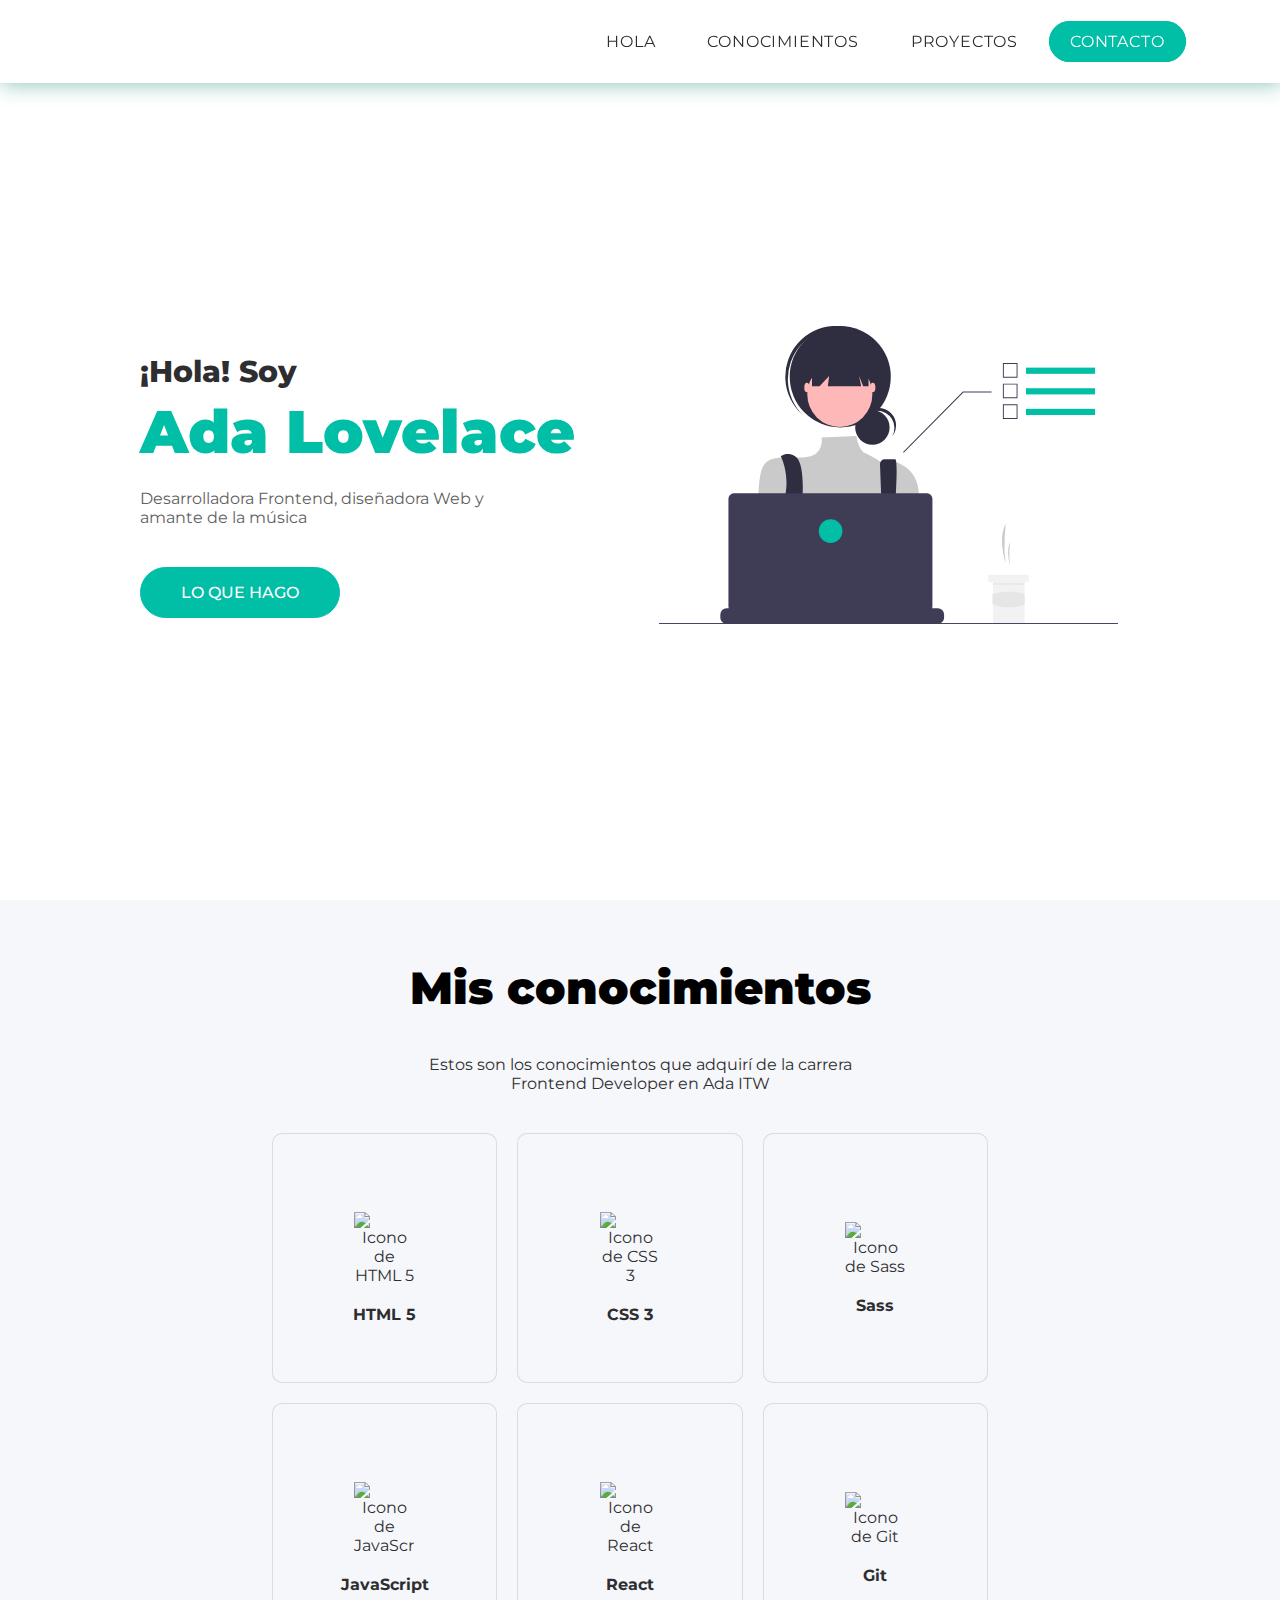
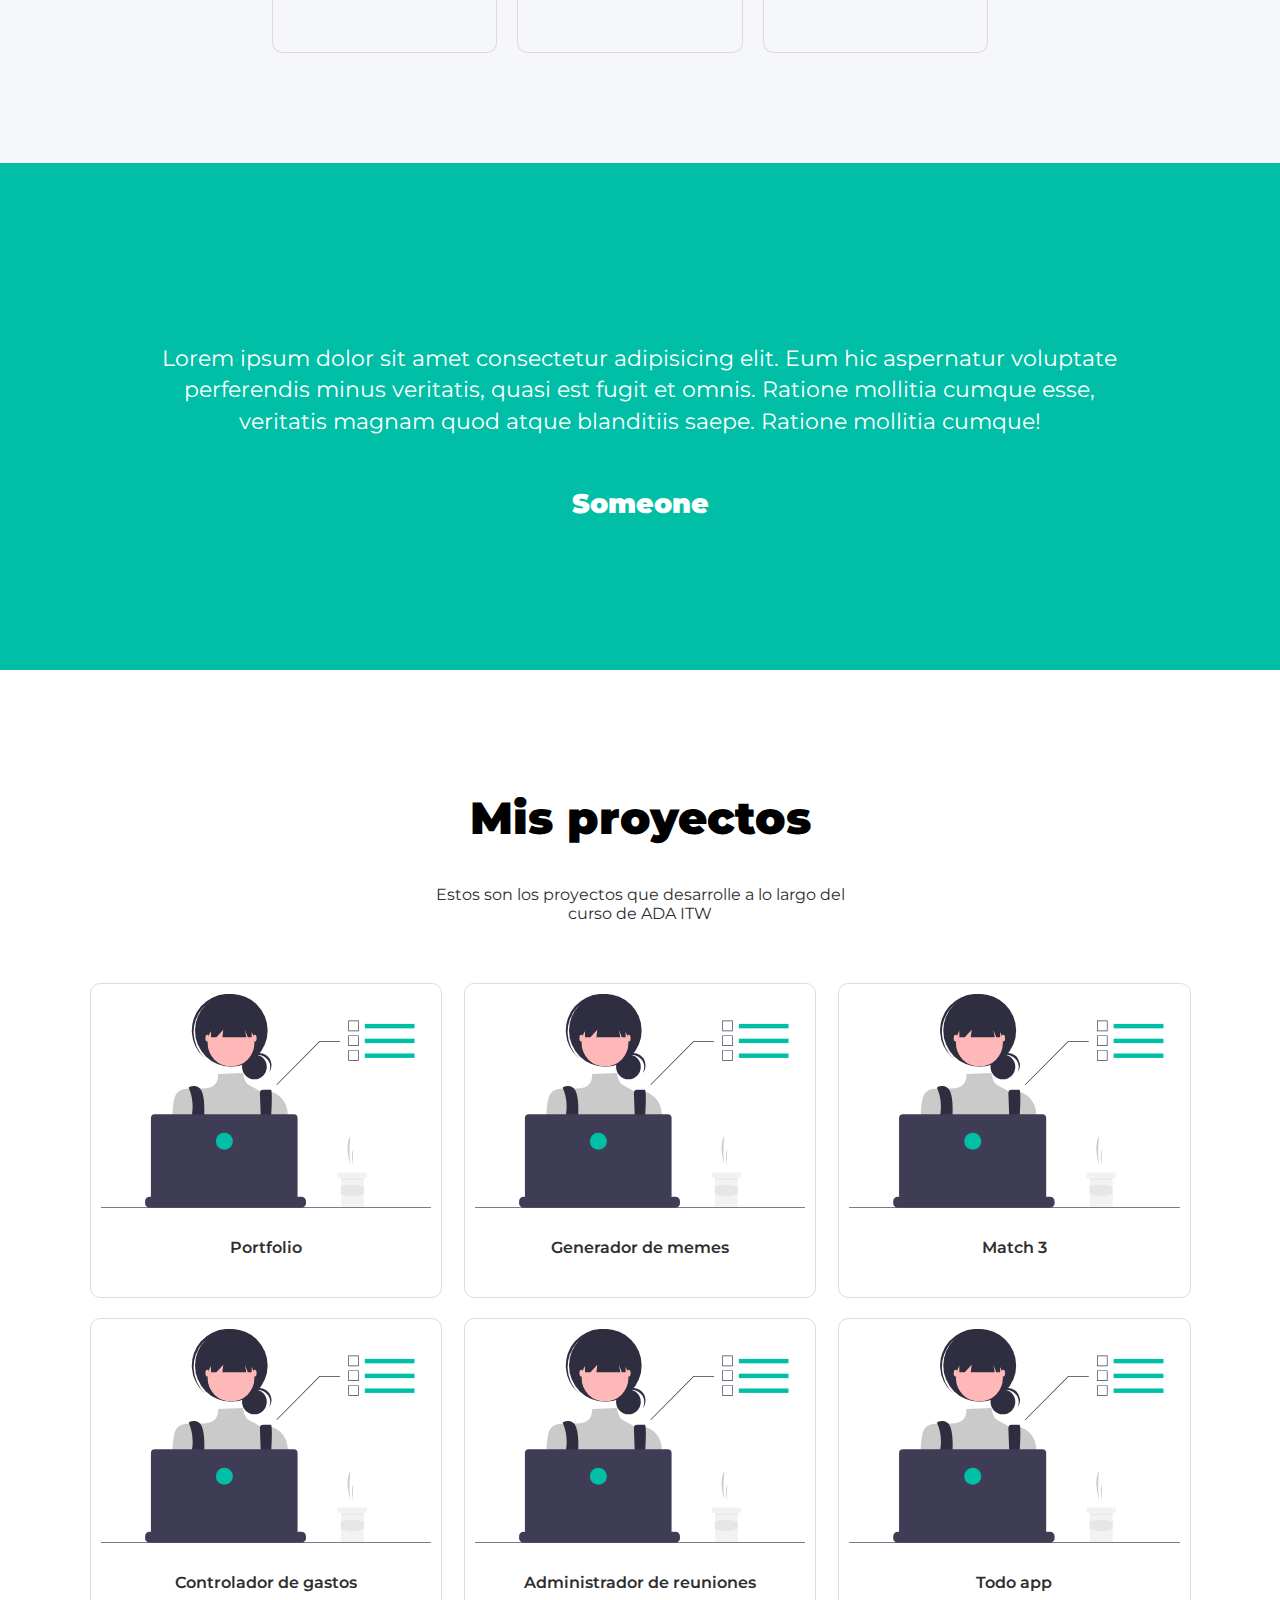
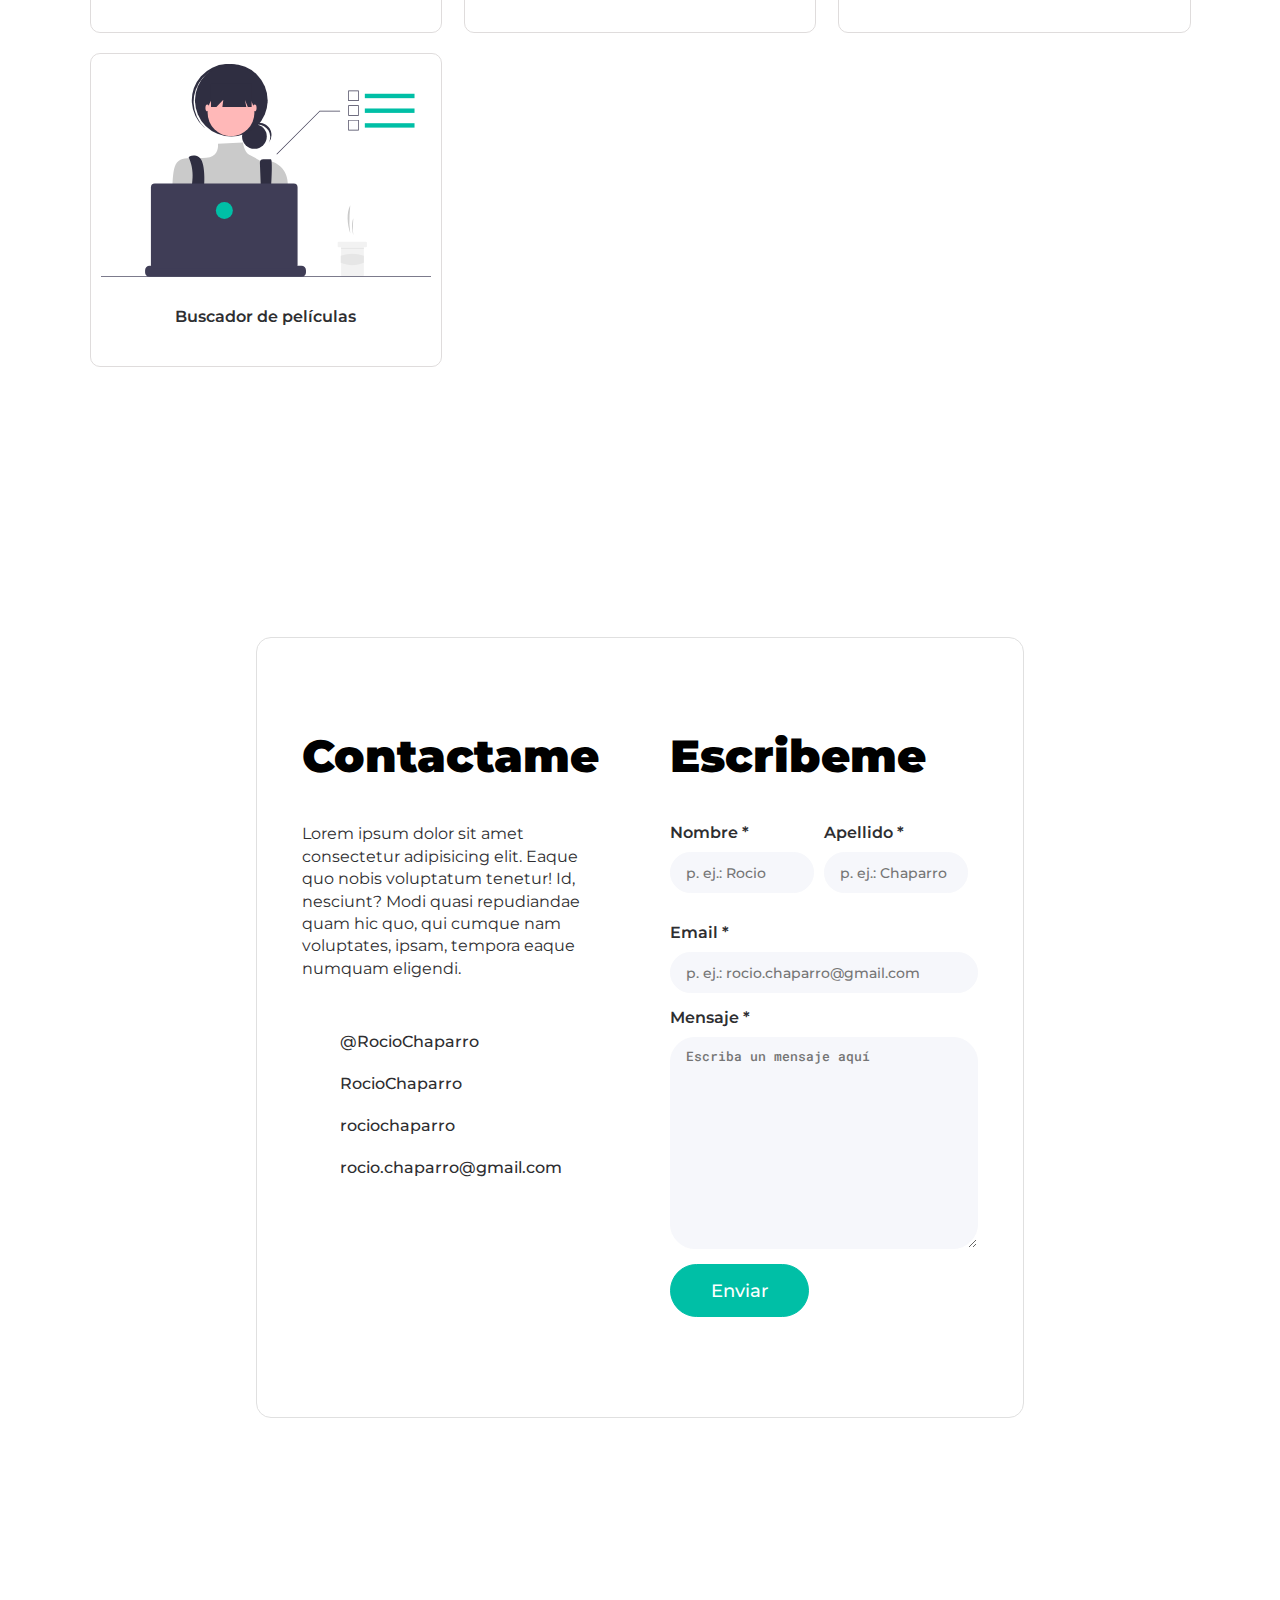
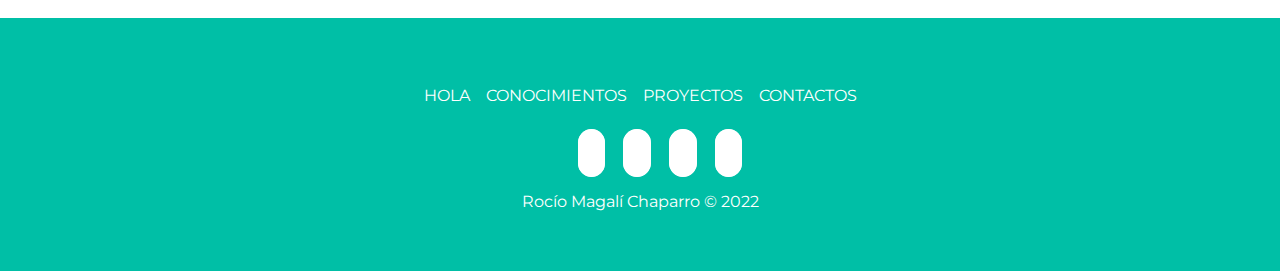
==== index.html @ 65abf856 "cambie el nombre del index y el style" ====
<!DOCTYPE html>
<html lang="es">
<head>
    <meta charset="UTF-8">
    <meta http-equiv="X-UA-Compatible" content="IE=edge">
    <meta name="viewport" content="width=device-width, initial-scale=1.0">
    <title>Mi Portfolio</title>
    <link rel="stylesheet" href="./style.css">
    <!--Icono favicon personalizado para el titulo de la pag-->
    <link rel="shortcut icon" href="./ilustrations/Favicon-Personalizado/favicon-16x16.png">
    <!--Iconos de HTML, CSS, etc de DEVICON-->
    <link rel="stylesheet" href="https://cdn.jsdelivr.net/gh/devicons/devicon@v2.15.1/devicon.min.css">
    <!--Icono comillas de font awesome, no perder el link!!-->
    <link rel="stylesheet" href="https://cdnjs.cloudflare.com/ajax/libs/font-awesome/6.2.0/css/all.min.css" integrity="sha512-xh6O/CkQoPOWDdYTDqeRdPCVd1SpvCA9XXcUnZS2FmJNp1coAFzvtCN9BmamE+4aHK8yyUHUSCcJHgXloTyT2A==" crossorigin="anonymous"
    referrerpolicy="no-referrer"/>
</head>
<body class="body">
    <header>
        <nav class="navbar">
            <ul class="nav-ul">
                <li class="item-menu"><a href="#about" class="nav-link">Hola</a></li>
                <li class="item-menu"><a href="#skills" class="nav-link">Conocimientos</a></li>
                <li class="item-menu"><a href="#projects" class="nav-link">Proyectos</a></li>
                <li class="item-menu"><a href="#contact" class="nav-link nav-button">Contacto</a></li>
            </ul>
        </nav>
    </header>
    <main class="main">
        <!-- Sobre mi -->
        <section id="about" class="about-me">
            <article class="about-content">
                <p class="about-greeting">¡Hola! Soy</p>
                <h1 class="about-name">Ada Lovelace</h1>
                <p class="about-description">Desarrolladora Frontend, diseñadora Web y amante de la música</p>
                <a href="#projects" class="btn-link"><button class="btn-projects">Lo que hago</button></a>
            </article>
            <figure class="figure-content">
                <img class="about-img" src="./ilustrations1/software-engineer.svg" width="550" height="550" />
            </figure>
        </section>
        <!-- Skills -->
        <section id="skills" class="skills">
            <h2 class="section-title">Mis conocimientos</h2>
            <p class="description-text">Estos son los conocimientos que adquirí de la carrera Frontend Developer en Ada ITW </p>
            <section class="skills-container">
                <figure class="skills-figure">
                    <img class="skills-img" src="https://cdn.jsdelivr.net/gh/devicons/devicon/icons/html5/html5-original.svg" alt="Icono de HTML 5"/>      
                    <figcaption class="skills-name">HTML 5</figcaption> 
                </figure>
                <figure class="skills-figure">
                    <img class="skills-img" src="https://cdn.jsdelivr.net/gh/devicons/devicon/icons/css3/css3-original.svg" alt="Icono de CSS 3"/>
                    <figcaption class="skills-name">CSS 3</figcaption>
                </figure>
                <figure class="skills-figure">    
                    <img class="skills-img" src="https://cdn.jsdelivr.net/gh/devicons/devicon/icons/sass/sass-original.svg" alt="Icono de Sass"/>
                    <figcaption class="skills-name">Sass</figcaption>
                </figure>
                <figure class="skills-figure">          
                    <img class="skills-img" src="https://cdn.jsdelivr.net/gh/devicons/devicon/icons/javascript/javascript-plain.svg" alt="Icono de JavaScript"/>
                    <figcaption class="skills-name">JavaScript</figcaption>
                </figure>
                <figure class="skills-figure">
                    <img class="skills-img" src="https://cdn.jsdelivr.net/gh/devicons/devicon/icons/react/react-original.svg" alt="Icono de React"/>      
                    <figcaption class="skills-name">React</figcaption>
                </figure>
                <figure class="skills-figure">
                    <img class="skills-img" src="https://cdn.jsdelivr.net/gh/devicons/devicon/icons/git/git-original.svg" alt="Icono de Git"/>
                    <figcaption class="skills-name">Git</figcaption>
                </figure>
            </section>
        </section>
        <!-- Cita -->
        <section class="quote-container">
            <div class="cite">
                <i class="fa-solid fa-quote-right quote-icon"></i>
                <blockquote cite="#">
                    <p class="quote-text">Lorem ipsum dolor sit amet consectetur adipisicing elit. Eum hic aspernatur voluptate perferendis minus veritatis, quasi est fugit et omnis. Ratione mollitia cumque esse, veritatis magnam quod atque blanditiis saepe. Ratione mollitia cumque!</p>
                </blockquote>
                <h2 class="quote-author">Someone</h2>
            </div>
        </section>
        <!-- Proyectos -->
        <section id="projects" class="projects">
            <h2 class="section-title">Mis proyectos</h2>
            <p class="description-text">Estos son los proyectos que desarrolle a lo largo del curso de ADA ITW</p>
            <article class="projects-container">
                <a class="card-link" href="#" target="_blank">
                    <figure class="project-content">
                        <img class="card-img" src="./ilustrations1/software-engineer.svg" alt="Hombre andando bicicleta">
                        <figcaption class="card-description">Portfolio</figcaption>
                    </figure>
                </a>
                <a class="card-link" href="#" target="_blank">
                    <figure class="project-content">
                        <img class="card-img" src="./ilustrations1/software-engineer.svg" alt="Mujer sentada buscando direcciones en gps">
                        <figcaption class="card-description">Generador de memes</figcaption>
                    </figure>
                </a>
                <a class="card-link" href="#" target="_blank">
                    <figure class="project-content">
                        <img class="card-img" src="./ilustrations1/software-engineer.svg" alt="Pantalla mobil de app de fotos">
                        <figcaption class="card-description">Match 3</figcaption>
                    </figure>
                </a>
                <a class="card-link" href="#" target="_blank">
                    <figure class="project-content">
                        <img class="card-img" src="./ilustrations1/software-engineer.svg" alt="Mujer al lado de un calendario">
                        <figcaption class="card-description">Controlador de gastos</figcaption>
                    </figure>
                </a>
                <a class="card-link" href="#" target="_blank">
                    <figure class="project-content">
                        <img class="card-img" src="./ilustrations1/software-engineer.svg" alt="Mujer y hombre cenando">
                        <figcaption class="card-description">Administrador de reuniones</figcaption>
                    </figure>
                </a>
                <a class="card-link" href="#" target="_blank">
                    <figure class="project-content">
                        <img class="card-img" src="./ilustrations1/software-engineer.svg" alt="Hombre sentado en valija de viaje">
                        <figcaption class="card-description">Todo app</figcaption>
                    </figure>
                </a>
                <a class="card-link" href="#" target="_blank">
                    <figure class="project-content">
                        <img class="card-img" src="./ilustrations1/software-engineer.svg" alt="Mujer y hombre con un joystick y unos auriculares">
                        <figcaption class="card-description">Buscador de películas</figcaption>
                    </figure>
                </a>
            </article>
        </section>
        <!-- Contacto y social media -->       
        <section id="contact" class="contact-section">
            <section class="contact-info">
                <h2 class="section-title contact-title">Contactame</h2>
                <p class="description-contact">Lorem ipsum dolor sit amet consectetur adipisicing elit. Eaque quo nobis voluptatum tenetur! Id, nesciunt? Modi quasi repudiandae quam hic quo, qui cumque nam voluptates, ipsam, tempora eaque numquam eligendi.</p>
                <section class="contact-box">
                    <ul class="ul-contact">
                        <li class="menu-contact-item">
                            <a class="menu-contact-link" href="#">
                                <i class="fa-brands fa-twitter contact-icon"></i>
                                @RocioChaparro
                            </a>
                        </li>
                        <li class="menu-contact-item">
                            <a class="menu-contact-link" href="#">
                                <i class="fa-brands fa-github-alt contact-icon"></i>
                                RocioChaparro
                            </a>
                        </li>
                        <li class="menu-contact-item">
                            <a class="menu-contact-link" href="#">
                                <i class="fa-brands fa-linkedin-in contact-icon"></i>
                                rociochaparro
                            </a>
                        </li>
                        <li class="menu-contact-item">
                            <a class="menu-contact-link" href="#">
                                <i class="fa-solid fa-envelope contact-icon"></i>
                                rocio.chaparro@gmail.com
                            </a>
                        </li>
                    </ul>
                </section>
            </section>
            <section class="form-container">
                <h2 class="section-title contact-title">Escribeme</h2>
                <form class="contact-form">
                    <div class="box-namelastname">
                        <div class="form-box form-name-lastname">
                            <label for="name">Nombre *</label>
                            <input type="text" id="name" name="name" placeholder="p. ej.: Rocio" required>
                        </div>
                        <div class="form-box form-name-lastname">
                            <label for="lastname">Apellido *</label>
                            <input type="text" id="" name="lastname" placeholder="p. ej.: Chaparro" required>
                        </div>
                    </div>
                    <div class="form-box">
                        <label for="email">Email *</label>
                        <input type="email" id="email" name="email" placeholder="p. ej.: rocio.chaparro@gmail.com" required>
                    </div>
                    <div class="form-box form-textarea">
                        <label for="message">Mensaje *</label>
                        <textarea id="message" name="message" cols="30" rows="10" required placeholder="Escriba un mensaje aquí"></textarea>
                    </div>
                    <button class="contact-btn">Enviar</button>
                </form>
            </section>
        </section>
    </main>
    <footer class="contact">
        <section class="menu-contact">
            <ul class="menu-ul">
                <li class="menu-li">
                    <a href="#about" class="footer-menu">Hola</a>
                </li>
                <li class="menu-li">
                    <a href="#skills" class="footer-menu">Conocimientos</a>
                </li>
                <li class="menu-li">
                    <a href="#projects" class="footer-menu">Proyectos</a>
                </li>
                <li class="menu-li">
                    <a href="#contact" class="footer-menu">Contactos</a>
                </li>
            </ul>
        </section>
        <section class="social-media">
            <ul class="social-menu">
                <li class="social-li">
                    <a href="#" class="social-link">
                        <i class="fa-brands fa-twitter social-icon"></i>
                    </a>
                </li>
                <li class="social-li">
                    <a href="#" class="social-link">
                        <i class="fa-brands fa-github-alt social-icon"></i>
                    </a>
                </li>
                <li class="social-li">
                    <a href="#" class="social-link">
                        <i class="fa-brands fa-linkedin-in social-icon"></i>
                    </a>
                </li>
                <li class="social-li">
                    <a href="#" class="social-link">
                        <i class="fa-solid fa-envelope social-icon"></i>
                    </a>
                </li>
            </ul>
        </section>
        <p class="copyright">Rocío Magalí Chaparro &#169; 2022</p>
    </footer>
</body>
</html>
---- style.css ----
@import url('https://fonts.googleapis.com/css2?family=Montserrat:wght@100;200;300;400;500;600;700;800;900&display=swap');
@import url('https://fonts.googleapis.com/css2?family=Roboto+Mono:wght@100;200;300;400&display=swap');

:root {
    --text-grey: #2e2e31;
    --text-lightgrey: #616161;
    --green-color: #00BFA6;
}

* {
    margin: 0;
    padding: 0;
    box-sizing: border-box;
    font-family: 'Montserrat', sans-serif;
    text-decoration: none;
}

.navbar {
    display: none;
}

.main {
    min-height: calc(100vh - 90px);
    margin-top: 90px;
}

/* ### COMIENZA SECCION INFO SOBRE MI ### */

.about-me {
    display: flex;
    flex-direction: column;
    justify-content: space-between;
    align-items: center;
    text-align: center;
    padding: 80px 20px;
}

.about-content {
    display: flex;
    flex-direction: column;
    align-items: center;
    padding-bottom: 20px;
}

.about-greeting {
    font-size: 1.875rem;
    font-weight: 800;
    color: var(--text-grey);
    margin-bottom: 5px;
}

.about-name {
    font-size: 2.9rem;
    color: var(--green-color);
    font-weight: 900;
    margin-bottom: 5px;
}

.about-description {
    color: var(--text-lightgrey);
    font-size: 1rem;
    margin: 16px 0 40px;
}

.btn-link {
    border-radius: 100px;
}

.btn-projects {
    color: #ffffff;
    font-size: 1rem;
    text-transform: uppercase;
    font-weight: 500;
    background-color: var(--green-color);
    border-radius: 100px;
    padding: 15px 40px;
    border: 1px solid var(--green-color);
}

.figure-content {
    display: flex;
    align-items: center;
    padding: 10px;
    justify-content: center;
    margin: 40px 0 80px;
}

.about-img {
    width: 95%;
    height: 95%;
    max-width: 500px;
}

/* ### FINAL SECCION INFO SOBRE MI ### */




/* ### COMIENZO SECCION SKILLS ### */

.skills {
    width: 100%;
    display: flex;
    flex-direction: column;
    justify-content: center;
    align-items: center;
    text-align: center;
    background-color: #f6f7fb;
    padding: 20px;
}

.section-title {
    font-size: 2rem;
    font-weight: 900;
    text-align: center;
    margin: 40px 0 40px; 
}

.description-text {
    color: var(--text-grey);
    text-align: center;
    width: 85%;
    display: flex;
    align-self: center;
}

/* SKILLS CONTAINER */

.skills-container {
    width: 100vw;
    display: flex;
    flex-wrap: wrap;
    justify-content: center;
    align-items: center;
    margin: 40px 0 70px 0;
}

.skills-figure {
    width: 50%;
    display: flex;
    flex-direction: column;
    align-items: center;
    justify-content: center;
    border: 1px solid rgba(209, 206, 206, 0.705);
    margin: 0 10px 10px 0;
    padding: 30px 10px;
    border-radius: 10px;
    color: var(--text-grey);
    background-color: #f6f7fb;
}

.skills-figure:active, .skills-figure:active .skills-name {
    border-color: var(--green-color);
    color: var(--green-color);
}

.skills-img {
    width: 30%;
    margin: 20px 0 20px 0;
}

.skills-name {
    font-size: 16px;
    color: var(--text-grey);
    font-weight: 700;
}

/* ### QUOTE CONTAINER ### */

.quote-container {
    background-color: var(--green-color);
    width: 100%;
    padding: 60px 10px;
}

.cite {
    height: inherit;
    display: flex;
    flex-direction: column;
    align-items: center;
    justify-content: center;
    text-align: center;
    color: #fff;
    padding: 0 15px;
}

.quote-icon {
    font-size: 7rem;
}

blockquote {
    margin: 30px 0 50px;
    width: 90%;
}

.quote-text {
    font-size: 1rem;
    line-height: 1.4;
}

.quote-author {
    font-weight: 900;
    font-size: 1.69rem;
}



/* ### PROJECTS ### */

.projects {
    width: 100%;
    padding: 80px 10px 10px;
    display: flex;
    flex-direction: column;
}

.projects-container{
    width: 100%;
    display: flex;
    flex-wrap: wrap;
    align-items: center;
    justify-content: center;
    padding: 50px 0;
}

.card-link {
    margin: 10px 0;
    width: 80%;
    padding: 10px;
    border: 1px solid rgba(209, 206, 206, 0.705);
    border-radius: 10px;
    color: var(--text-grey);
}

.card-link:active, .card-link:active .project-content .card-description {
    border-color: var(--green-color);
    color: var(--green-color);
}

.card-link:active {
    box-shadow: 0px 0px 10px #00BFA6;
}

.project-content {
    display: flex;
    flex-direction: column;
    align-items: center;
}

.card-img {
    width: 100%;
}

.card-description {
    padding: 30px 0;
    font-weight: 600;
}


/* ### CONTACT SECTION ### */

.contact-section {
    padding: 20px 15px 70px;
    width: 100%;
}

.contact-info {
    padding-right: 20px;
}

.contact-title {
    text-align: start;
}

.description-contact {
    color: var(--text-grey);
    max-width: 400px;
    line-height: 1.4;
    margin: 20px 0;
}

/* ### SOCIAL MEDIA CONTACT BOX ### */

.contact-box {
   padding: 15px 0;
}

.ul-contact {
    list-style-type: none;
}

.menu-contact-item {
    margin: 10px 0;
}

.menu-contact-link {
    display: flex;
    align-items: center;
    padding: 5px 7px;
    border-radius: 100px;
    max-width: fit-content;
    color: var(--text-grey);
    font-weight: 500;
    border: 1px solid #fff;
    font-size: 1rem;
}

.menu-contact-link:active { 
    color: var(--green-color);
}

.menu-contact-link:active { /* Al clickear el elemento a, aparece el borde y la sombra verde */
    border: 1px solid var(--green-color);
    box-shadow: 0px 0px 10px #00BFA6;
}

.contact-icon {
    margin-right: 10px;
    font-size: 1.2rem;
    color: var(--green-color);
    background-color: #fff;
    border-radius: 100px;
    padding: 10px;
}

.menu-contact-link:active .contact-icon { /* aca le estoy diciendo: agarra el icono que se encuentra dentro del
    menu-contact-link y cuando se aplique el hover cambia estos estilos */
    background-color: var(--green-color);
    color: #fff;
}


/* FORM */

.form-container {
    width: 100%;
}

.box-namelastname {
    margin: 30px 0;
}

.form-box {
    display: flex;
    flex-direction: column;
    margin-bottom: 15px;
    color: var(--text-grey);
    max-width: 100%;
}

label {
    font-size: 1rem;
    font-weight: 600;
    margin-bottom: 10px;
}

input, textarea {
    font-size: 1rem;
    color: #019e89;
    border-radius: 25px;
    background-color: #f6f7fb;
    border: 1px solid #f6f7fb;
    padding: 10px 15px;
    width: 100%;
    font-weight: 500;
}

input::placeholder {
    font-size: .9rem;
}

textarea::placeholder {
    font-family: 'Roboto Mono', monospace;
    font-size: .8rem;
}

input:focus, textarea:focus {
    box-shadow: 0px 0px 10px #00BFA6;
    outline: none;
}

.contact-btn {
    background-color: var(--green-color);
    display: flex;
    justify-content: center;
    align-items: center;
    color: white;
    padding: 15px 40px;
    border: 1px solid var(--green-color);
    border-radius: 100px;
    font-weight: 500;
    font-size: 1.1rem;
}

/* ### FOOTER ### */

.contact {
    width: 100%;
    display: flex;
    flex-direction: column;
    align-items: center;
    justify-content: center;
    background-color: var(--green-color);
    color: #fff;
    padding: 40px 20px 40px;
}

.menu-contact {
    display: none;
}

.social-menu {
    display: flex;
    margin: 50px;

    width: 100%;
    align-items: center;
    justify-content: center;
    margin: 30px auto;
}


.social-li {
    list-style-type: none;
    margin: 9px;
}

.social-icon {
    background-color: #fff;
    border: 1px solid #fff;
    color: var(--green-color);
    border-radius: 50px;
    font-size: 1.1rem;
    padding: .8rem;
}

.social-icon:active {
    background-color: var(--green-color);
    color: #fff;
    box-shadow: 0px 0px 10px #fff;
}

/* PREGUNTAR:
4- COMO AGREGAR LA TILDE O LA X EN EL FORMULARIO SEGUN CORRESPONDA (supongo que predeterminado hide para ambos 
y dependiendo si se cumplen o no las condiciones preestablecidas en el input aparecera uno o el otro, preguntar)
*/


/* ### MEDIA QUERYS ### */

/*TABLET*/
@media (min-width: 768px) and (max-width: 900px) {
    
    .about-name {
        font-size: 3.75rem;
    }

    /* SKILLS */
    .skills-figure {
        width: 35%;
        padding: 30px 10px;
    }

    .skills-img {
        width: 35%;
    }

    .skills-name {
        font-size: 1.25rem;
    }

    /* QUOTE */
    .quote-text {
        font-size: 1.188rem;
        line-height: 1.4;
    }


    .section-title {
        font-size: 2.813rem;
    }
    
    .description-text {
        width: 65%;
        display: flex;
        align-self: center;
    }    
    
    /* PROJECTS */
    .projects {
        padding: 80px 30px 40px;
    }

    .projects-container {
        justify-content: space-between;
    }

    .card-link {
        width: 45%;
        margin: 15px;
    }

    /* CONTACT */
    .contact-section {
        padding: 20px 40px 50px;
        margin: 100px 0;
    }

    .ul-contact {
        display: flex;
        flex-wrap: wrap;
    }

    .menu-contact-item {
        margin: 5px 0;
        width: 50%;
    }

    /* FORM */
    .box-namelastname {
        display: flex;
        width: 100%;
    }

    .form-name-lastname {
        width: 50vw;
    }

    input {
        width: 80%;
    }

    .form-textarea {
        width: 100%;
    }

    /* FOOTER */

    .contact {
        padding: 70px 20px;
    }
    
    .menu-contact {
        display: flex;
        align-items: center;
        justify-content: center;
    }

    .social-menu {
        display: flex;
        margin: 20px;
    }

    .menu-ul {
        display: flex;
    }

    .menu-li {
        list-style-type: none;
        padding: 0 8px;
    }

    .footer-menu {
        color: inherit;
        text-transform: uppercase;
    }
}

/*LAPTOP PEQUEÑA o NETBOOK */

@media (min-width: 901px) {

    .description-text {
        width: 58%;
    }

    .skills-container {
        width: 901px;
    }

    .skills-figure {
        width: 25%;
        margin: 0 20px 20px 0;
        height: 250px;
    }

    .skills-img {
        width: 30%;
    }

    .quote-text {
        font-size: 1.2rem;
    }

    .projects-container {
        justify-content: space-between;
    }

    .card-link {
        margin: 10px 0;
        width: 32%;
    }

    .contact-section {
        display: flex;
        text-align: left;
        background-color: #ffffff;
        border-radius: 15px;
        border: 1px solid #e0e0e0;
        width: 80%;
        margin: 100px auto;
    }

    .contact-info, .form-container {
        width: 50%;
        padding: 30px;
    }

    .contact-info {
        margin-right: 20px;
    }

    .form-container {
        padding-left: 20px;
    }

    .box-namelastname {
        display: flex;
        margin: 15px 0;
    }

    .form-name-lastname {
        margin-right: 10px;
    }

    .contact {
        padding: 60px 20px;
    }

    .menu-contact {
        display: flex;
    }

    .menu-ul {
        display: flex;
    }

    .menu-li {
        list-style-type: none;
        padding: 8px;
    }

    .footer-menu {
        text-transform: uppercase;
        color: #fff;
    }

    .social-menu {
        display: flex;
        margin: 20px;
    }

    .copyright {
        text-align: center;
    }

}


/* DESKTOP */
@media (min-width: 1101px) {
    header {
        width: 100%;
        position: fixed;
        padding: 32px;
        top: 0;
        background-color: #fff;
        box-shadow: 1px 1px 20px 0px #07806f78;
    }

    .navbar {
        display: flex;
        justify-content: flex-end;
        margin: auto;
        width: 100%;
        max-width: 1101px;
    }

    .nav-ul {
        display: flex;
        align-items: center;
    }

    .item-menu {
        list-style-type: none;
        margin: 0 5px;
    }
    
    .nav-link {
        padding: 10px 20px;
        font-size: 1rem;
        text-transform: uppercase;
        color: #2e2e31;
        letter-spacing: 0.05rem;
        border: 1px solid #fff;
    }

    .nav-link:active, .contact-btn:active, .btn-projects:active {
        border: 1px solid var(--green-color);
        border-radius: 50px;
        box-shadow: 0px 0px 10px -1px rgb(2, 207, 180);
    }

    .nav-button {
        border: 1px solid var(--green-color);
        background-color: var(--green-color);
        color: #fff;
        border-radius: 50px;
    }

    .nav-button:hover, .contact-btn:hover, .btn-projects:hover {
        background-color: #42d5c2;
        transition: 0.2s;
        cursor: pointer;
    }

    .about-me {
        flex-direction: row;
        width: 1101px;
        padding: 50px;
        min-height: calc(100vh - 90px);
        margin: 0 auto;
    }

    .about-content {
        align-items: baseline;
        text-align: start;
    }

    .about-name {
        font-size: 3.75rem;
    }

    .about-description {
        width: 80%;
    }

    .section-title {
        font-size: 2.813rem;
    }

    .description-text {
        width: 35%;
    }

    .skills-figure:hover, .skills-figure:hover .skills-name {
        border-color: var(--green-color);
        color: var(--green-color);
    }

    .quote-container {
        padding: 150px 10px;
    }

    .cite {
        width: 1101px;
        margin: 0 auto;
    }

    .quote-text {
        font-size: 1.4rem;
    }

    .projects-container {
        width: 1101px;
        margin: 0 auto;
    }

    .contact-section {
        width: 60%;
        margin: 200px auto;
    }

    .card-link:hover { 
        border-color: var(--green-color);
        color: var(--green-color);
    }
    
    .menu-contact-link:hover { /*con hover cambio @RocioChaparro de gris a verde*/
        color: var(--green-color);
    }

    .menu-contact-link:hover .contact-icon { /* aca le estoy diciendo: agarra el icono que se encuentra dentro del
        menu-contact-link y cuando se aplique el hover cambia estos estilos */
        background-color: var(--green-color);
        color: #fff;
    }

    .social-icon:hover {
        background-color: var(--green-color);
        color: #fff;
    }

}
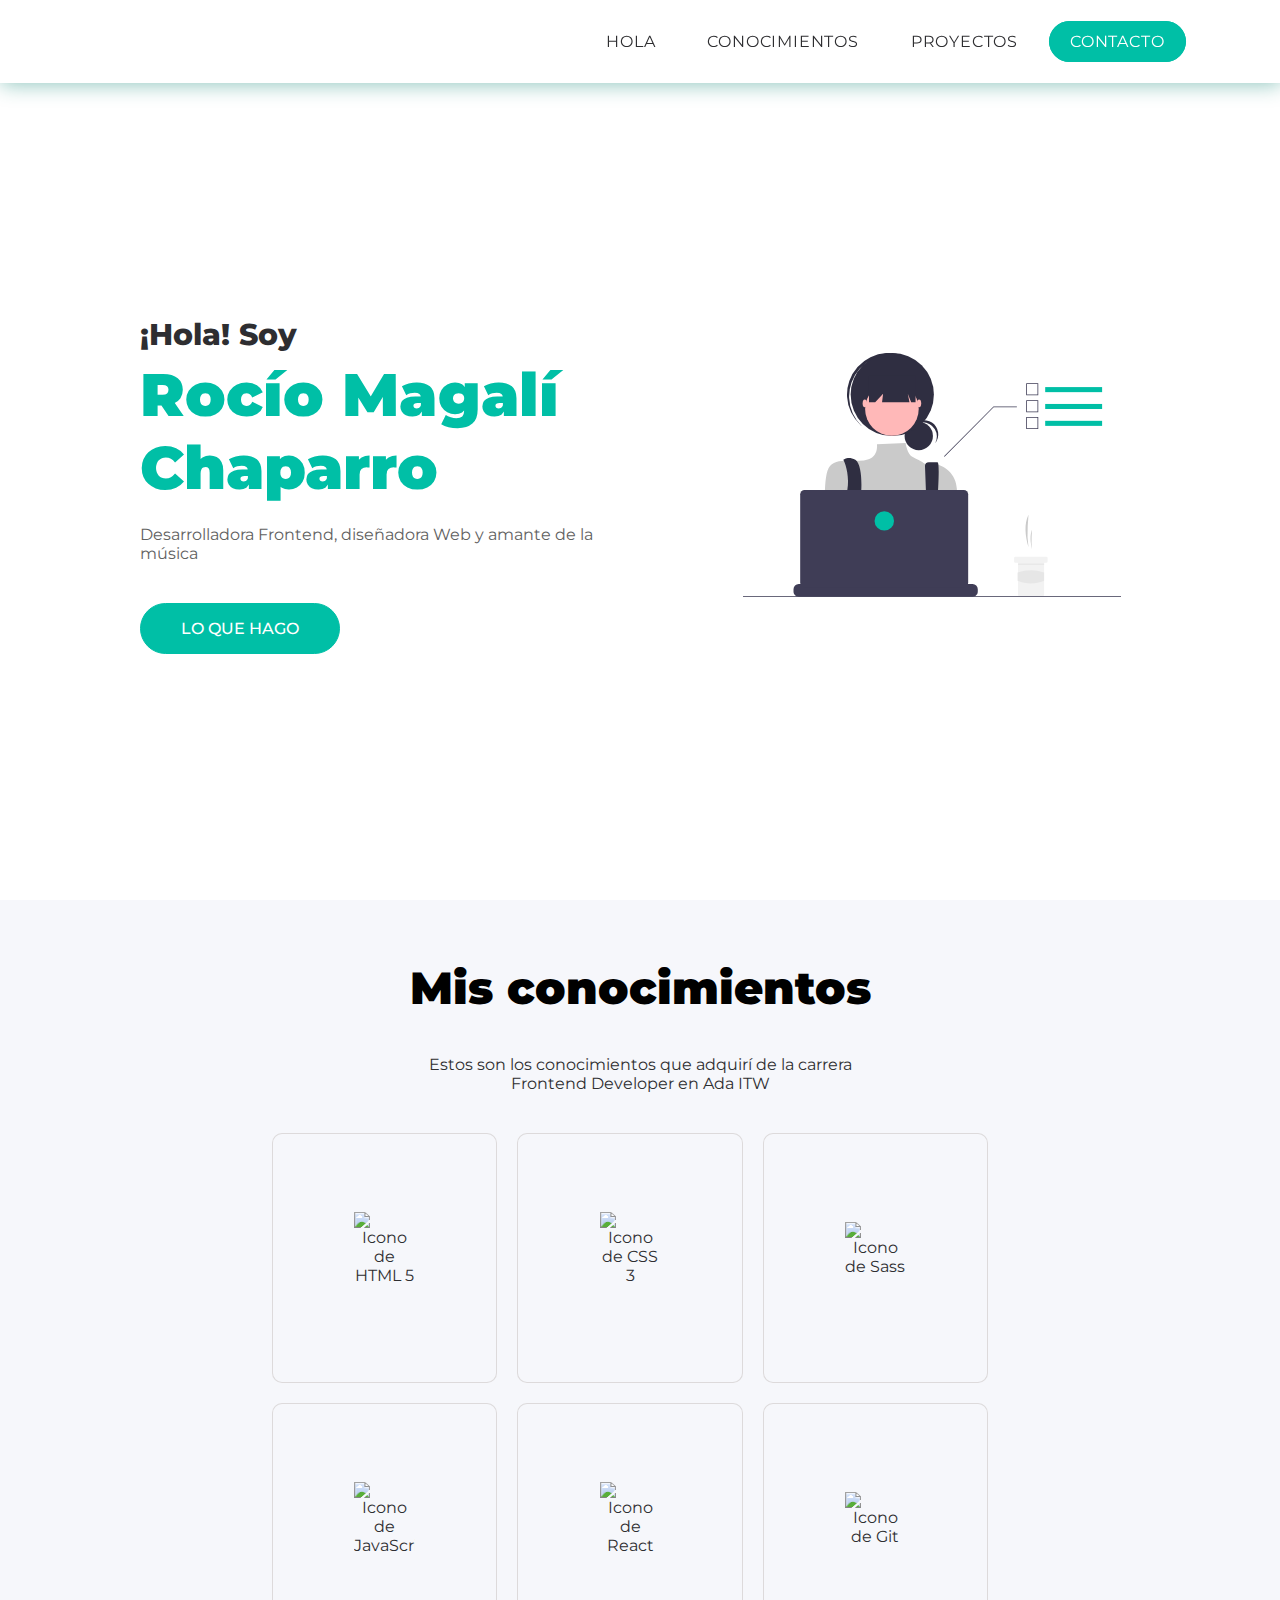
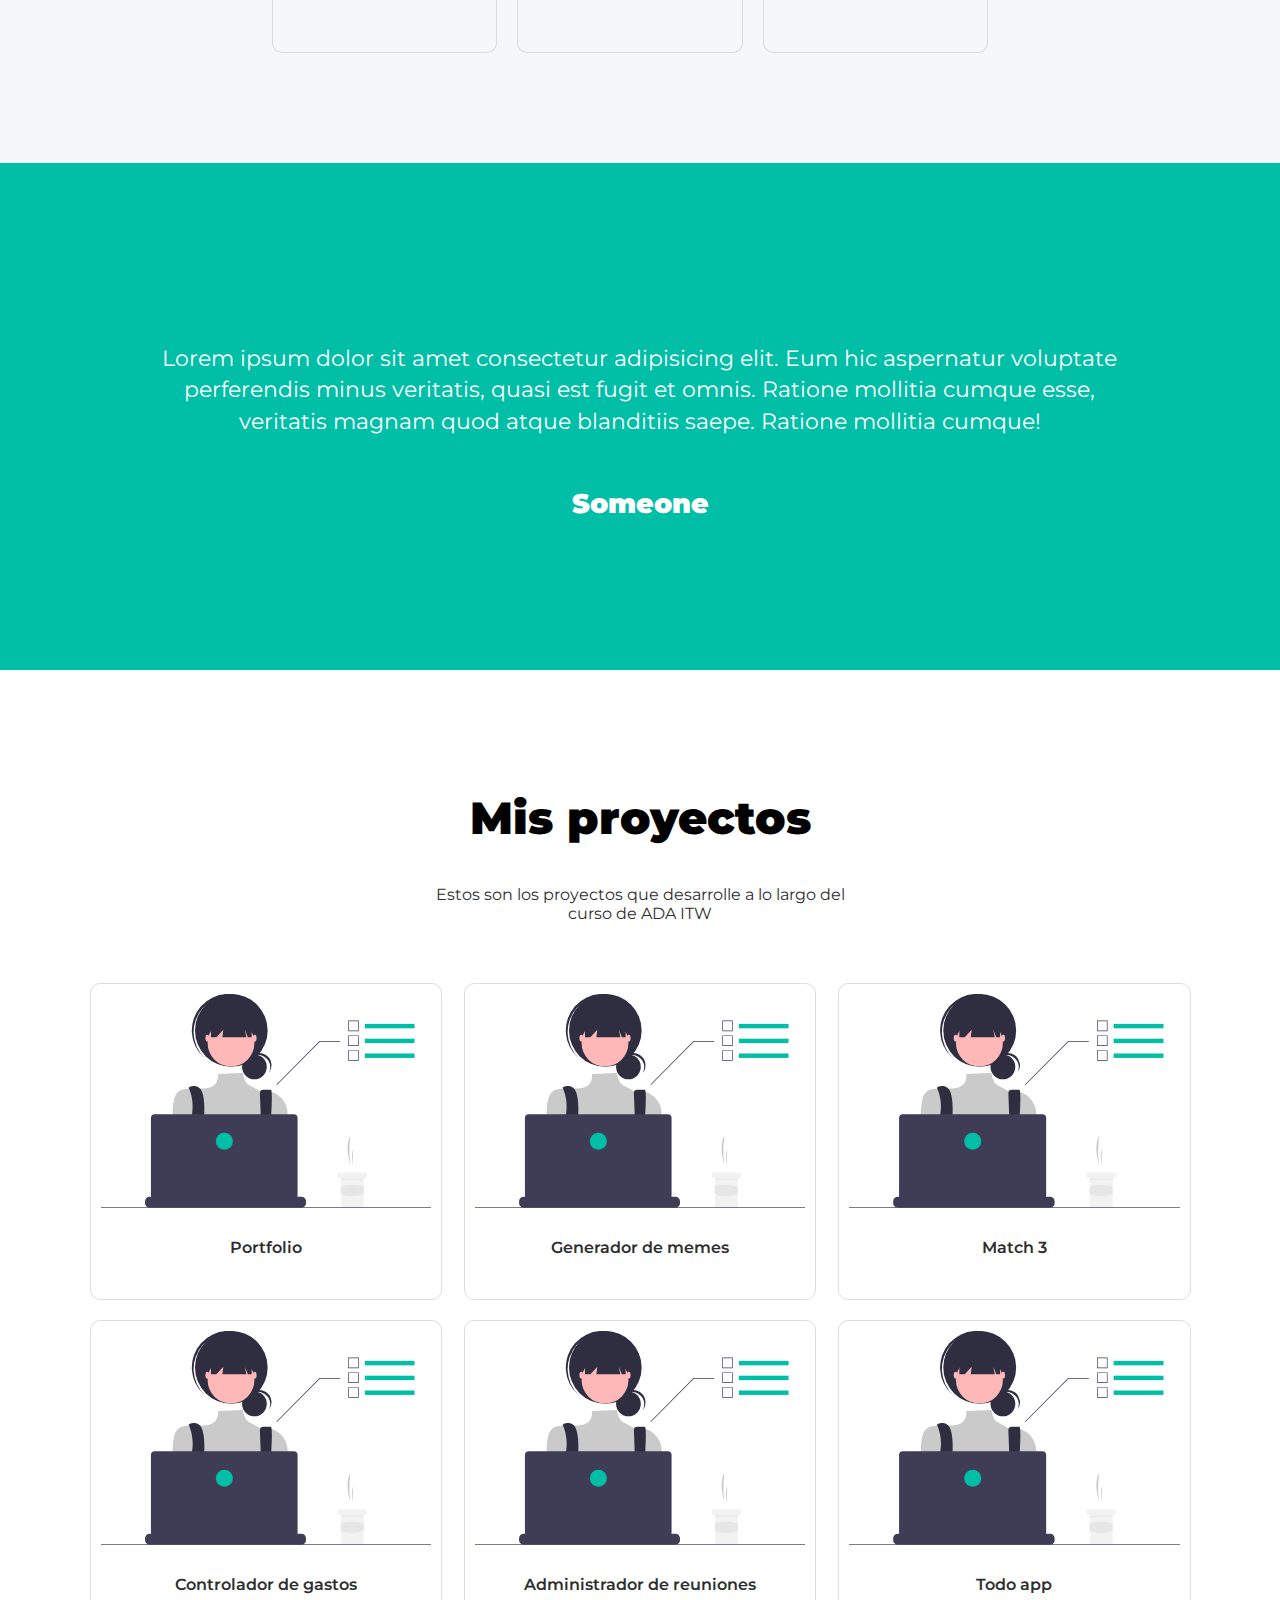
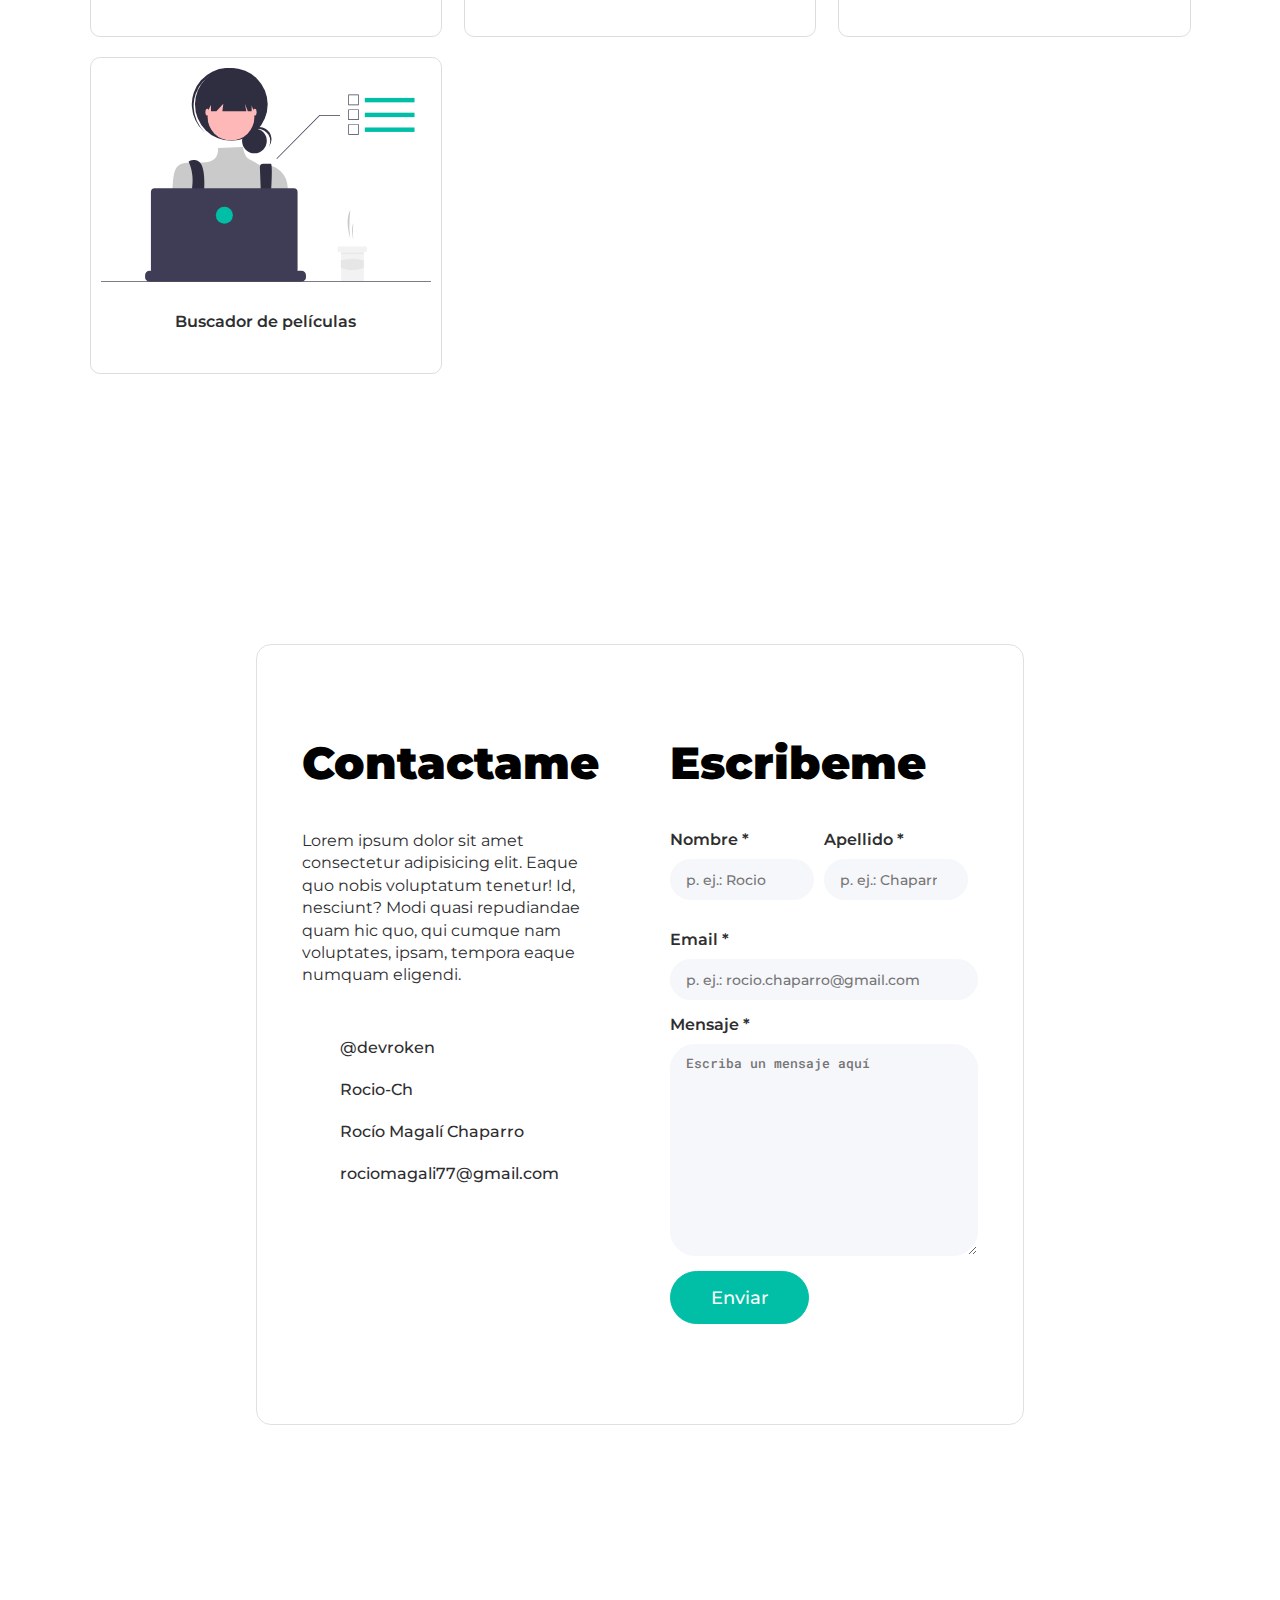
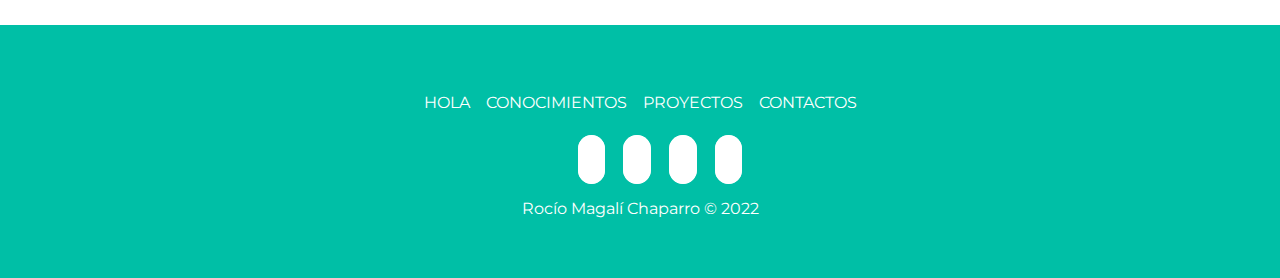
==== commit 34d0c912: "animaciones en las cards de skills y proyectos" ====
--- a/index.html
+++ b/index.html
@@ -4,10 +4,12 @@
     <meta charset="UTF-8">
     <meta http-equiv="X-UA-Compatible" content="IE=edge">
     <meta name="viewport" content="width=device-width, initial-scale=1.0">
+    <!-- DESCRIPTION -->
+    <meta name="description" content="Portfolio: Rocío Magalí Chaparro, Desarrolladora Frontend Developer. Contacto: rociomagali77@gmail.com">
     <title>Mi Portfolio</title>
     <link rel="stylesheet" href="./style.css">
     <!--Icono favicon personalizado para el titulo de la pag-->
-    <link rel="shortcut icon" href="./ilustrations/Favicon-Personalizado/favicon-16x16.png">
+    <link rel="shortcut icon" href="./ilustrations1/Favicon-Personalizado/favicon-16x16.png" type="image/x-icon">
     <!--Iconos de HTML, CSS, etc de DEVICON-->
     <link rel="stylesheet" href="https://cdn.jsdelivr.net/gh/devicons/devicon@v2.15.1/devicon.min.css">
     <!--Icono comillas de font awesome, no perder el link!!-->
@@ -15,7 +17,7 @@
     referrerpolicy="no-referrer"/>
 </head>
 <body class="body">
-    <header>
+    <header id="#top">
         <nav class="navbar">
             <ul class="nav-ul">
                 <li class="item-menu"><a href="#about" class="nav-link">Hola</a></li>
@@ -26,11 +28,15 @@
         </nav>
     </header>
     <main class="main">
+        <!-- PAGE UP -->
+        <div class="up">
+            <a href="#top"><i class="fa-solid fa-chevron-up"></i></a>
+        </div>
         <!-- Sobre mi -->
         <section id="about" class="about-me">
             <article class="about-content">
                 <p class="about-greeting">¡Hola! Soy</p>
-                <h1 class="about-name">Ada Lovelace</h1>
+                <h1 class="about-name">Rocío Magalí Chaparro</h1>
                 <p class="about-description">Desarrolladora Frontend, diseñadora Web y amante de la música</p>
                 <a href="#projects" class="btn-link"><button class="btn-projects">Lo que hago</button></a>
             </article>
@@ -89,42 +95,63 @@
                         <img class="card-img" src="./ilustrations1/software-engineer.svg" alt="Hombre andando bicicleta">
                         <figcaption class="card-description">Portfolio</figcaption>
                     </figure>
+                    <div class="back">
+                        <p>Primer proyecto, en él se puede ver el progreso de mi carrea como Frontend Developer. Las herramientas utilizadas son HTML5 y CSS3.</p>
+                    </div>
                 </a>
                 <a class="card-link" href="#" target="_blank">
                     <figure class="project-content">
                         <img class="card-img" src="./ilustrations1/software-engineer.svg" alt="Mujer sentada buscando direcciones en gps">
                         <figcaption class="card-description">Generador de memes</figcaption>
                     </figure>
+                    <div class="back">
+                        <p>Segundo proyecto realizado en ADA ITW, combinando HTML5, CSS3 y JS creé este generador de memes al azar.</p>
+                    </div>
                 </a>
                 <a class="card-link" href="#" target="_blank">
                     <figure class="project-content">
                         <img class="card-img" src="./ilustrations1/software-engineer.svg" alt="Pantalla mobil de app de fotos">
                         <figcaption class="card-description">Match 3</figcaption>
                     </figure>
+                    <div class="back">
+                        <p>Lorem ipsum dolor sit amet consectetur adipisicing elit. Quo molestiae, magnam nisi laboriosam impedit fugiat!</p>
+                    </div>
                 </a>
                 <a class="card-link" href="#" target="_blank">
                     <figure class="project-content">
                         <img class="card-img" src="./ilustrations1/software-engineer.svg" alt="Mujer al lado de un calendario">
                         <figcaption class="card-description">Controlador de gastos</figcaption>
                     </figure>
+                    <div class="back">
+                        <p>Lorem ipsum, dolor sit amet consectetur adipisicing elit. Illo magni suscipit voluptate dolores vitae odit!</p>
+                    </div>
                 </a>
                 <a class="card-link" href="#" target="_blank">
                     <figure class="project-content">
                         <img class="card-img" src="./ilustrations1/software-engineer.svg" alt="Mujer y hombre cenando">
                         <figcaption class="card-description">Administrador de reuniones</figcaption>
                     </figure>
+                    <div class="back">
+                        <p>Lorem ipsum dolor sit amet consectetur adipisicing elit. Unde repellendus hic odio fugit quia quasi.</p>
+                    </div>
                 </a>
                 <a class="card-link" href="#" target="_blank">
                     <figure class="project-content">
                         <img class="card-img" src="./ilustrations1/software-engineer.svg" alt="Hombre sentado en valija de viaje">
                         <figcaption class="card-description">Todo app</figcaption>
                     </figure>
+                    <div class="back">
+                        <p>Lorem ipsum dolor sit, amet consectetur adipisicing elit. Dolores quia ex fugiat recusandae, quibusdam eos?</p>
+                    </div>
                 </a>
                 <a class="card-link" href="#" target="_blank">
                     <figure class="project-content">
                         <img class="card-img" src="./ilustrations1/software-engineer.svg" alt="Mujer y hombre con un joystick y unos auriculares">
                         <figcaption class="card-description">Buscador de películas</figcaption>
                     </figure>
+                    <div class="back">
+                        <p>Lorem ipsum dolor sit amet, consectetur adipisicing elit. Architecto necessitatibus accusamus laboriosam exercitationem nulla itaque.</p>
+                    </div>
                 </a>
             </article>
         </section>
@@ -136,27 +163,27 @@
                 <section class="contact-box">
                     <ul class="ul-contact">
                         <li class="menu-contact-item">
-                            <a class="menu-contact-link" href="#">
+                            <a class="menu-contact-link" href="https://twitter.com/devroken" target="_blank">
                                 <i class="fa-brands fa-twitter contact-icon"></i>
-                                @RocioChaparro
-                            </a>
-                        </li>
-                        <li class="menu-contact-item">
-                            <a class="menu-contact-link" href="#">
+                                @devroken
+                            </a>
+                        </li>
+                        <li class="menu-contact-item">
+                            <a class="menu-contact-link" href="https://github.com/Rocio-Ch" target="_blank">
                                 <i class="fa-brands fa-github-alt contact-icon"></i>
-                                RocioChaparro
-                            </a>
-                        </li>
-                        <li class="menu-contact-item">
-                            <a class="menu-contact-link" href="#">
+                                Rocio-Ch
+                            </a>
+                        </li>
+                        <li class="menu-contact-item">
+                            <a class="menu-contact-link" href="https://www.linkedin.com/in/roc%C3%ADo-magal%C3%AD-chaparro-a3530a239/" target="_blank">
                                 <i class="fa-brands fa-linkedin-in contact-icon"></i>
-                                rociochaparro
-                            </a>
-                        </li>
-                        <li class="menu-contact-item">
-                            <a class="menu-contact-link" href="#">
+                                Rocío Magalí Chaparro
+                            </a>
+                        </li>
+                        <li class="menu-contact-item">
+                            <a class="menu-contact-link" href="mailto:rociomagali77@email.com">
                                 <i class="fa-solid fa-envelope contact-icon"></i>
-                                rocio.chaparro@gmail.com
+                                rociomagali77@gmail.com
                             </a>
                         </li>
                     </ul>
@@ -208,22 +235,22 @@
         <section class="social-media">
             <ul class="social-menu">
                 <li class="social-li">
-                    <a href="#" class="social-link">
+                    <a href="https://twitter.com/devroken" target="_blank" class="social-link">
                         <i class="fa-brands fa-twitter social-icon"></i>
                     </a>
                 </li>
                 <li class="social-li">
-                    <a href="#" class="social-link">
+                    <a href="https://github.com/Rocio-Ch" target="_blank" class="social-link">
                         <i class="fa-brands fa-github-alt social-icon"></i>
                     </a>
                 </li>
                 <li class="social-li">
-                    <a href="#" class="social-link">
+                    <a href="https://www.linkedin.com/in/roc%C3%ADo-magal%C3%AD-chaparro-a3530a239/" target="_blank" class="social-link">
                         <i class="fa-brands fa-linkedin-in social-icon"></i>
                     </a>
                 </li>
                 <li class="social-li">
-                    <a href="#" class="social-link">
+                    <a href="mailto:rociomagali77@email.com" class="social-link">
                         <i class="fa-solid fa-envelope social-icon"></i>
                     </a>
                 </li>
--- a/style.css
+++ b/style.css
@@ -5,6 +5,8 @@
     --text-grey: #2e2e31;
     --text-lightgrey: #616161;
     --green-color: #00BFA6;
+    --check-valid: #2dc55b;
+    --check-invalid: #f5414f;
 }
 
 * {
@@ -24,6 +26,10 @@
     margin-top: 90px;
 }
 
+.up {
+    display: none;
+}
+
 /* ### COMIENZA SECCION INFO SOBRE MI ### */
 
 .about-me {
@@ -54,6 +60,7 @@
     color: var(--green-color);
     font-weight: 900;
     margin-bottom: 5px;
+    transition: .4s;
 }
 
 .about-description {
@@ -232,6 +239,15 @@
     color: var(--text-grey);
 }
 
+.card-link .back {
+    background-color: #f6f7fb;
+    position: relative;
+    top: -170px;
+    font-weight: 700;
+    text-align: center;
+    display: none;
+}
+
 .card-link:active, .card-link:active .project-content .card-description {
     border-color: var(--green-color);
     color: var(--green-color);
@@ -356,13 +372,24 @@
 
 input, textarea {
     font-size: 1rem;
-    color: #019e89;
+    color: var(--text-grey);
     border-radius: 25px;
     background-color: #f6f7fb;
     border: 1px solid #f6f7fb;
-    padding: 10px 15px;
+    padding: 10px 30px 10px 15px;
     width: 100%;
     font-weight: 500;
+}
+
+
+input:valid:not(:placeholder-shown) {
+    border-color: var(--check-valid);
+    box-shadow: 0px 0px 10px var(--check-valid);
+}
+
+input:invalid:not(:placeholder-shown) {
+    border-color: var(--check-invalid);
+    box-shadow: 0px 0px 10px var(--check-invalid);
 }
 
 input::placeholder {
@@ -451,10 +478,6 @@
 /*TABLET*/
 @media (min-width: 768px) and (max-width: 900px) {
     
-    .about-name {
-        font-size: 3.75rem;
-    }
-
     /* SKILLS */
     .skills-figure {
         width: 35%;
@@ -566,9 +589,27 @@
     }
 }
 
-/*LAPTOP PEQUEÑA o NETBOOK */
+/*LAPTOP o NOTEBOOK */
 
 @media (min-width: 901px) {
+
+    .up a {
+        color: var(--green-color);
+    }
+
+    /* ICON UP PAGE */
+    .up {
+        display: inline;
+        position: fixed;
+        bottom: 0;
+        right: 0;
+        margin: 30px;
+        padding: 10px 12px;
+        background-color: #fff;
+        font-size: 1.5rem;
+        border-radius: 50px;
+        cursor: pointer;
+    }
 
     .description-text {
         width: 58%;
@@ -588,6 +629,30 @@
         width: 30%;
     }
 
+    .skills-name {
+        visibility: hidden;
+    }
+
+    .skills-figure, .skills-name, .skills-img {
+        transition: .2s;
+    }
+
+    .skills-figure:hover .skills-name {
+        transition-delay: .1s;
+        visibility: visible;
+    }
+
+    .skills-figure:hover .skills-img {
+        transform: scale(150%);  
+    }
+
+    .skills-figure:hover {
+        border-color: var(--green-color);
+        color: var(--green-color);
+        transform: translate(0,-15px);
+        box-shadow: 0px 0px 10px -1px rgb(2, 207, 180);  
+    }
+
     .quote-text {
         font-size: 1.2rem;
     }
@@ -595,10 +660,34 @@
     .projects-container {
         justify-content: space-between;
     }
+
+    .card-link .back {
+        display: block;
+    }
+    
+    .card-link:hover {
+        border-color: var(--green-color);
+        color: var(--green-color);
+        transform-style: preserve-3d;
+        transform: rotateY(180deg);
+        box-shadow: inset 0px 0px 10px #00BFA6;
+        background-color: #f6f7fb;
+    }
+    
+    .card-link:hover .project-content, .back {
+        backface-visibility: hidden;
+    }
+    
+    .card-link .back  {
+        transform: rotateY(180deg);
+    }
+
 
     .card-link {
         margin: 10px 0;
         width: 32%;
+        height: 317px;
+        transition: transform 0.9s;
     }
 
     .contact-section {
@@ -668,7 +757,7 @@
 
 
 /* DESKTOP */
-@media (min-width: 1101px) {
+@media (min-width: 1200px) {
     header {
         width: 100%;
         position: fixed;
@@ -676,6 +765,7 @@
         top: 0;
         background-color: #fff;
         box-shadow: 1px 1px 20px 0px #07806f78;
+        z-index: 1;/* EVITA QUE LA TARJETA NO QUEDE POR ENCIMA DEL HEADER CUANDO LA CARD QUEDA MUY ARRIBA Y HACEMOS HOVER SIN QUERER*/
     }
 
     .navbar {
@@ -739,6 +829,7 @@
 
     .about-name {
         font-size: 3.75rem;
+        transition: .4s;
     }
 
     .about-description {
@@ -753,17 +844,12 @@
         width: 35%;
     }
 
-    .skills-figure:hover, .skills-figure:hover .skills-name {
-        border-color: var(--green-color);
-        color: var(--green-color);
-    }
-
     .quote-container {
         padding: 150px 10px;
     }
 
     .cite {
-        width: 1101px;
+        max-width: 1101px;
         margin: 0 auto;
     }
 
@@ -779,11 +865,6 @@
     .contact-section {
         width: 60%;
         margin: 200px auto;
-    }
-
-    .card-link:hover { 
-        border-color: var(--green-color);
-        color: var(--green-color);
     }
     
     .menu-contact-link:hover { /*con hover cambio @RocioChaparro de gris a verde*/
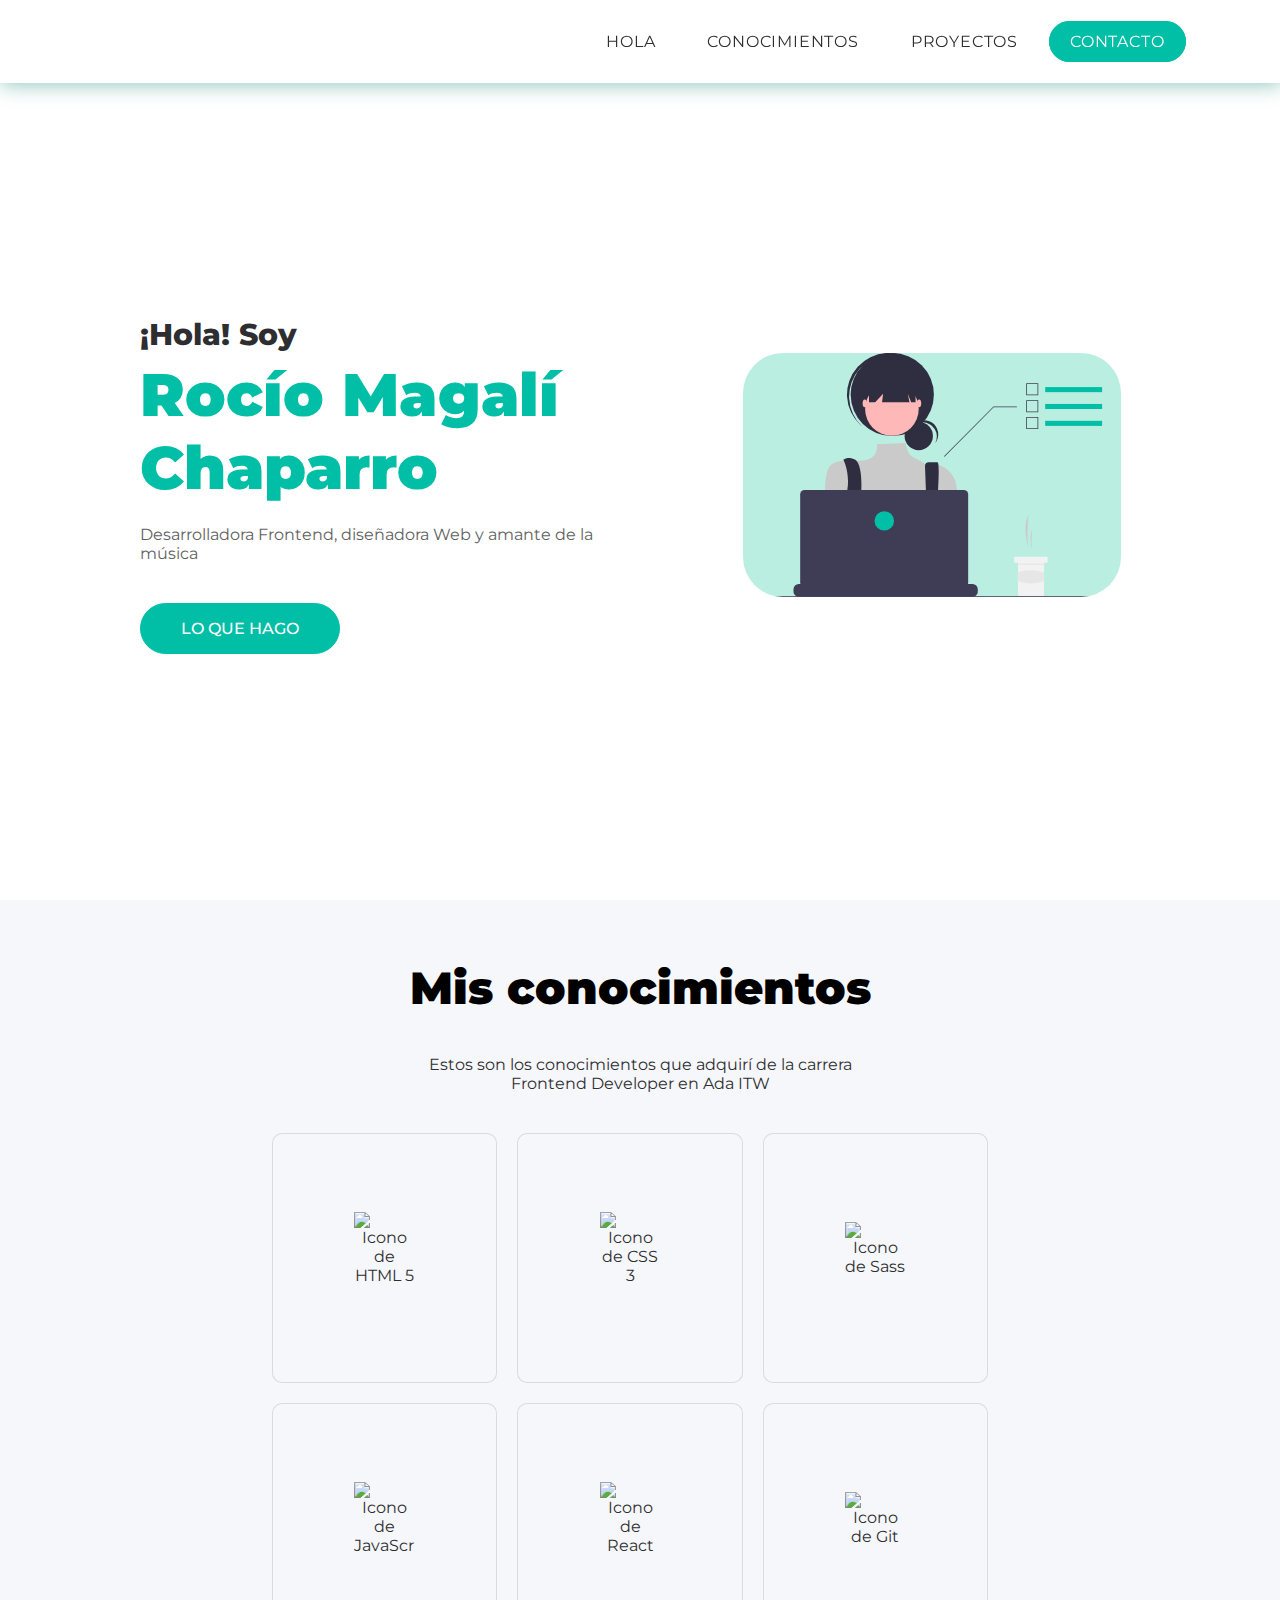
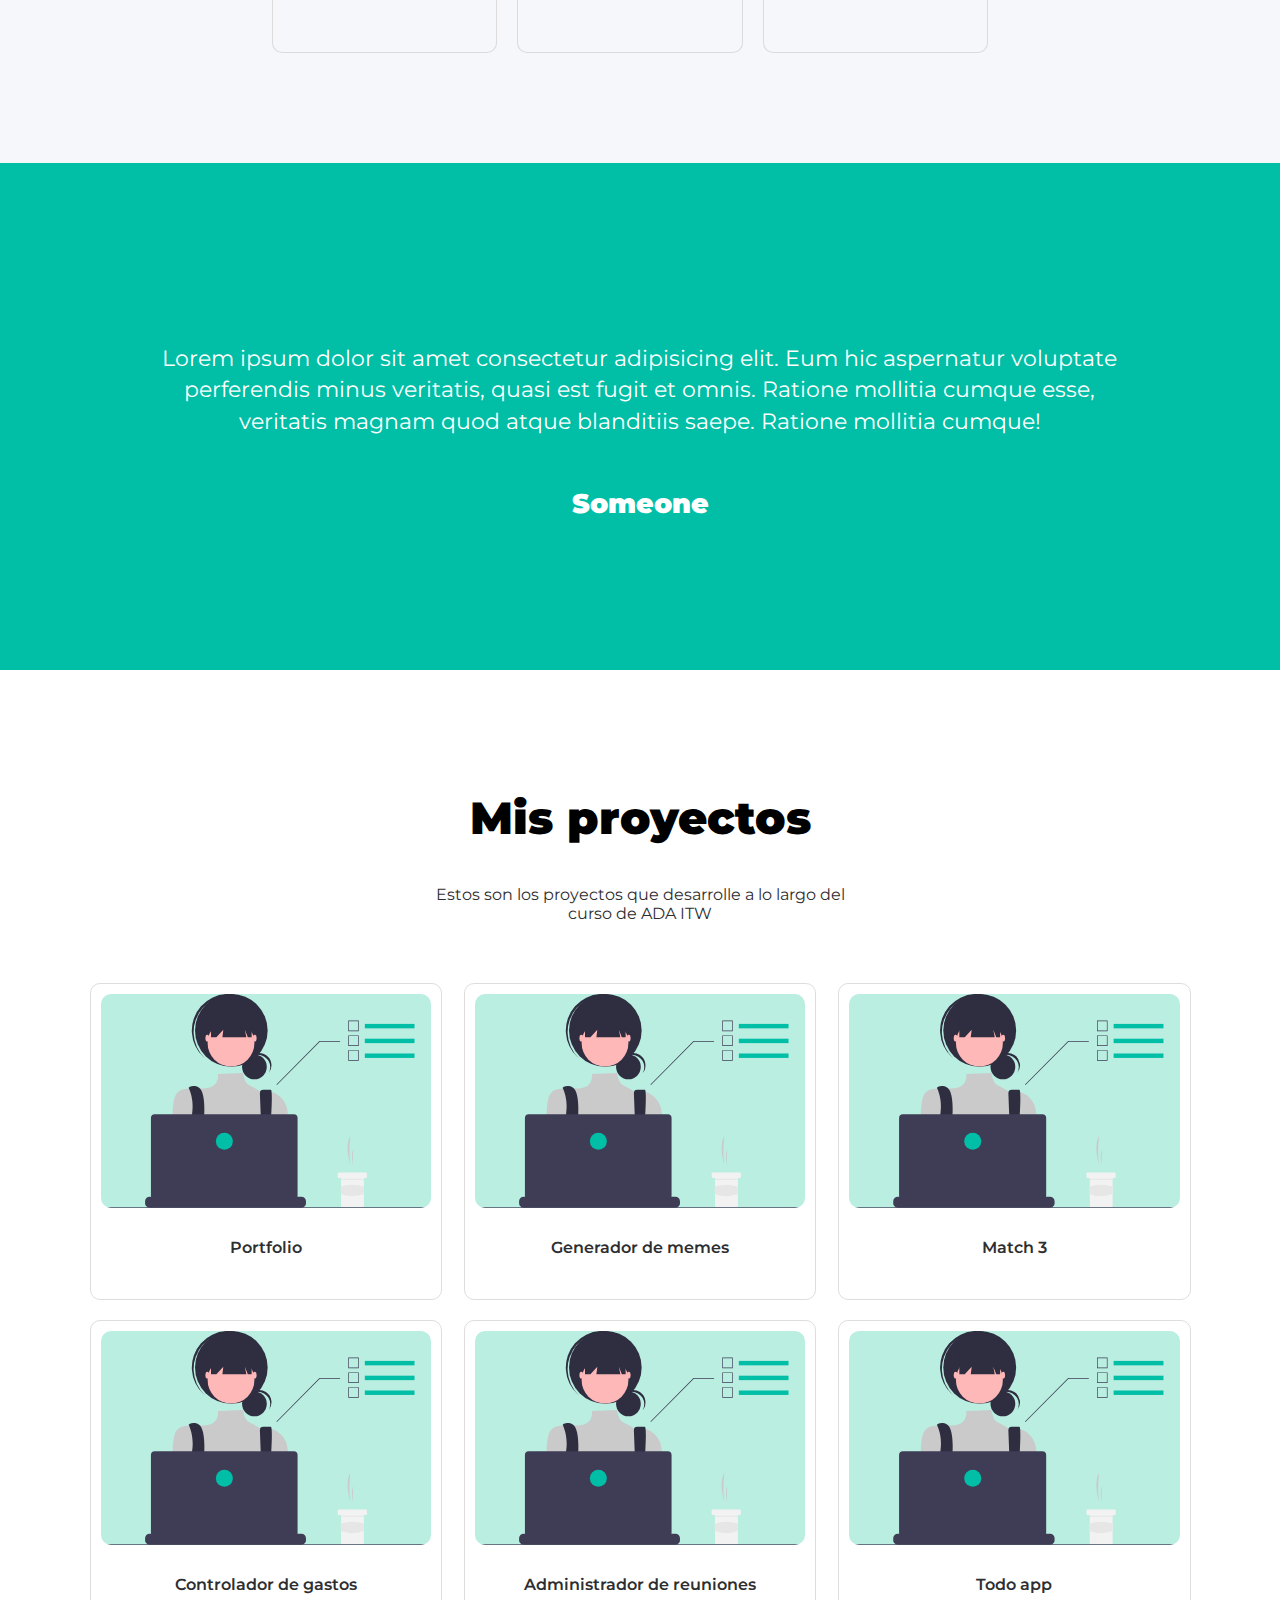
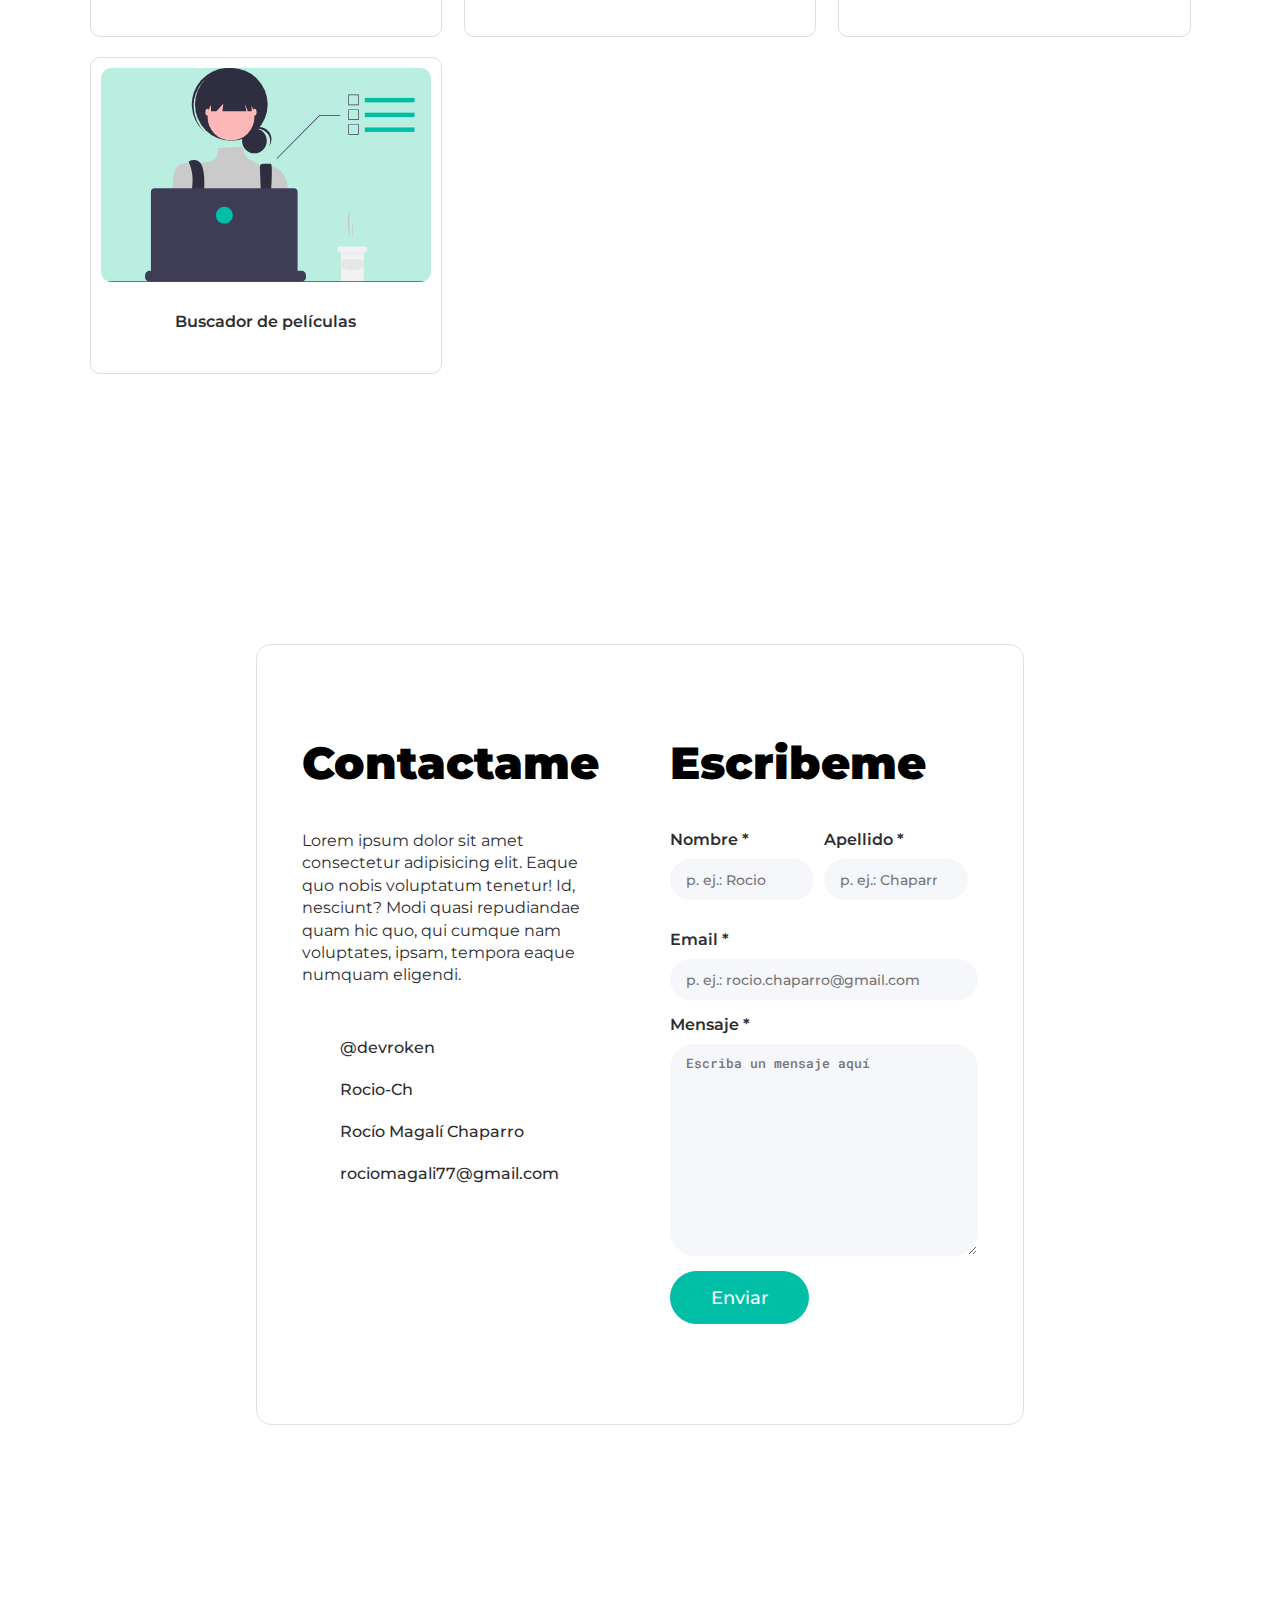
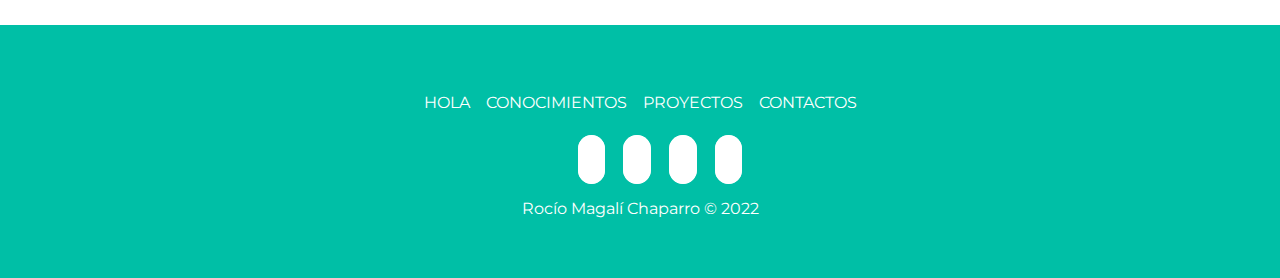
==== commit 0bd813d2: "agregue la nueva imagen del preview del proyecto, y unas cosas mas" ====
--- a/index.html
+++ b/index.html
@@ -208,7 +208,7 @@
                     </div>
                     <div class="form-box form-textarea">
                         <label for="message">Mensaje *</label>
-                        <textarea id="message" name="message" cols="30" rows="10" required placeholder="Escriba un mensaje aquí"></textarea>
+                        <textarea id="message" name="message" cols="30" rows="10" required placeholder="Escriba un mensaje aquí" pattern="[A-Za-z0-9]+"></textarea>
                     </div>
                     <button class="contact-btn">Enviar</button>
                 </form>
--- a/style.css
+++ b/style.css
@@ -96,6 +96,8 @@
     width: 95%;
     height: 95%;
     max-width: 500px;
+    background-color: #00bf8f45;
+    border-radius: 40px;
 }
 
 /* ### FINAL SECCION INFO SOBRE MI ### */
@@ -265,6 +267,8 @@
 
 .card-img {
     width: 100%;
+    background-color: #00bf8f45;
+    border-radius: 10px;
 }
 
 .card-description {
@@ -382,7 +386,7 @@
 }
 
 
-input:valid:not(:placeholder-shown) {
+input:valid:not(:placeholder-shown), textarea:valid {
     border-color: var(--check-valid);
     box-shadow: 0px 0px 10px var(--check-valid);
 }
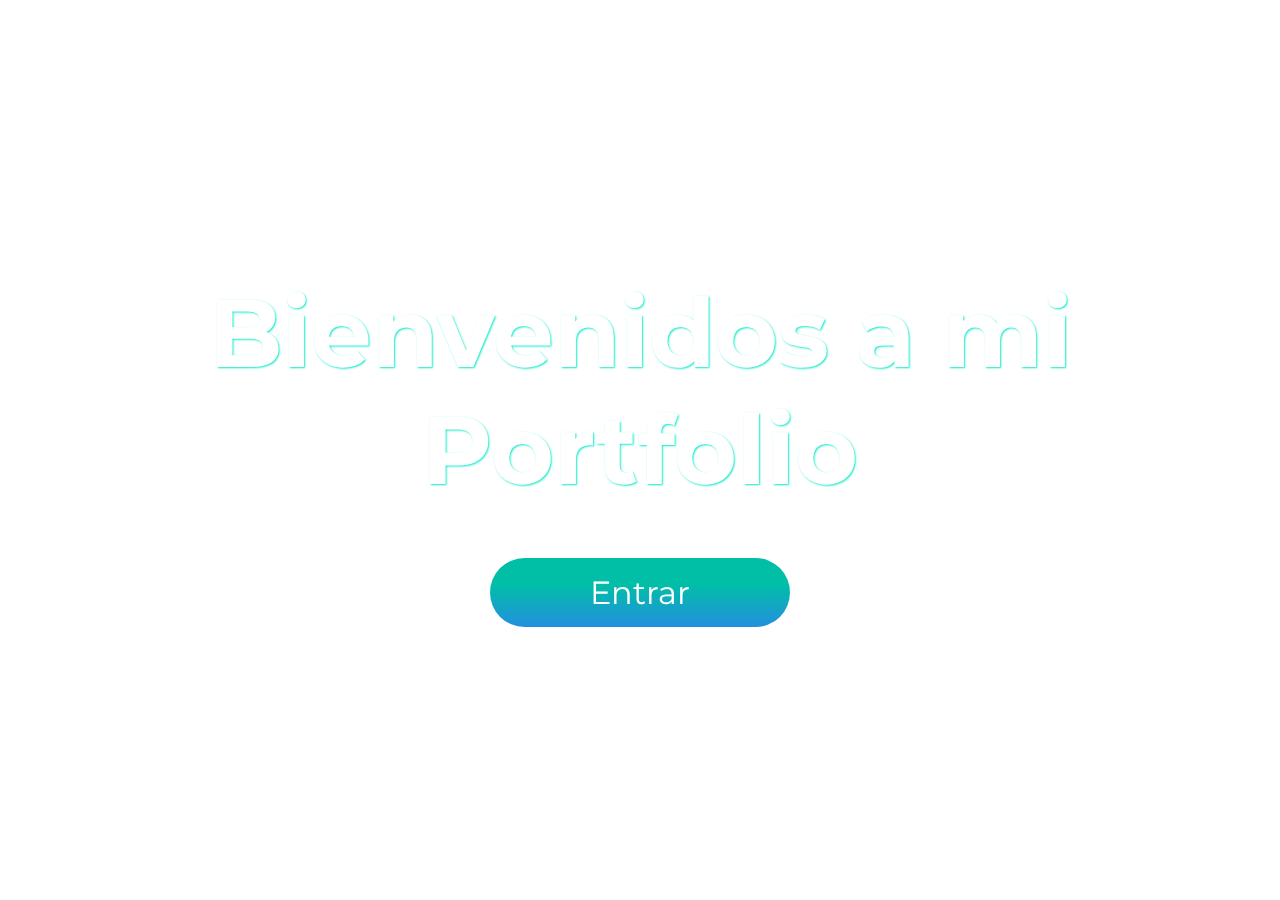
==== commit 59763370: "agregue un html de bienvenida" ====
--- a/index.html
+++ b/index.html
@@ -7,256 +7,23 @@
     <!-- DESCRIPTION -->
     <meta name="description" content="Portfolio: Rocío Magalí Chaparro, Desarrolladora Frontend Developer. Contacto: rociomagali77@gmail.com">
     <title>Mi Portfolio</title>
-    <link rel="stylesheet" href="./style.css">
+    <link rel="stylesheet" href="./css/intro.css">
+    <link rel="stylesheet" href="./css/style.css">
     <!--Icono favicon personalizado para el titulo de la pag-->
     <link rel="shortcut icon" href="./ilustrations1/Favicon-Personalizado/favicon-16x16.png" type="image/x-icon">
-    <!--Iconos de HTML, CSS, etc de DEVICON-->
-    <link rel="stylesheet" href="https://cdn.jsdelivr.net/gh/devicons/devicon@v2.15.1/devicon.min.css">
     <!--Icono comillas de font awesome, no perder el link!!-->
     <link rel="stylesheet" href="https://cdnjs.cloudflare.com/ajax/libs/font-awesome/6.2.0/css/all.min.css" integrity="sha512-xh6O/CkQoPOWDdYTDqeRdPCVd1SpvCA9XXcUnZS2FmJNp1coAFzvtCN9BmamE+4aHK8yyUHUSCcJHgXloTyT2A==" crossorigin="anonymous"
     referrerpolicy="no-referrer"/>
 </head>
-<body class="body">
-    <header id="#top">
-        <nav class="navbar">
-            <ul class="nav-ul">
-                <li class="item-menu"><a href="#about" class="nav-link">Hola</a></li>
-                <li class="item-menu"><a href="#skills" class="nav-link">Conocimientos</a></li>
-                <li class="item-menu"><a href="#projects" class="nav-link">Proyectos</a></li>
-                <li class="item-menu"><a href="#contact" class="nav-link nav-button">Contacto</a></li>
-            </ul>
-        </nav>
-    </header>
-    <main class="main">
-        <!-- PAGE UP -->
-        <div class="up">
-            <a href="#top"><i class="fa-solid fa-chevron-up"></i></a>
-        </div>
-        <!-- Sobre mi -->
-        <section id="about" class="about-me">
-            <article class="about-content">
-                <p class="about-greeting">¡Hola! Soy</p>
-                <h1 class="about-name">Rocío Magalí Chaparro</h1>
-                <p class="about-description">Desarrolladora Frontend, diseñadora Web y amante de la música</p>
-                <a href="#projects" class="btn-link"><button class="btn-projects">Lo que hago</button></a>
-            </article>
-            <figure class="figure-content">
-                <img class="about-img" src="./ilustrations1/software-engineer.svg" width="550" height="550" />
-            </figure>
+<body>
+    <article class="intro">
+        <video class="video" playsinline autoplay muted loop>
+            <source src="./ilustrations1/neon-background.mp4" type="video/mp4"/>
+        </video>
+        <section class="intro-menu">
+            <h1>Bienvenidos a mi Portfolio</h1>
+            <a href="./portfolio.html">Entrar</a> 
         </section>
-        <!-- Skills -->
-        <section id="skills" class="skills">
-            <h2 class="section-title">Mis conocimientos</h2>
-            <p class="description-text">Estos son los conocimientos que adquirí de la carrera Frontend Developer en Ada ITW </p>
-            <section class="skills-container">
-                <figure class="skills-figure">
-                    <img class="skills-img" src="https://cdn.jsdelivr.net/gh/devicons/devicon/icons/html5/html5-original.svg" alt="Icono de HTML 5"/>      
-                    <figcaption class="skills-name">HTML 5</figcaption> 
-                </figure>
-                <figure class="skills-figure">
-                    <img class="skills-img" src="https://cdn.jsdelivr.net/gh/devicons/devicon/icons/css3/css3-original.svg" alt="Icono de CSS 3"/>
-                    <figcaption class="skills-name">CSS 3</figcaption>
-                </figure>
-                <figure class="skills-figure">    
-                    <img class="skills-img" src="https://cdn.jsdelivr.net/gh/devicons/devicon/icons/sass/sass-original.svg" alt="Icono de Sass"/>
-                    <figcaption class="skills-name">Sass</figcaption>
-                </figure>
-                <figure class="skills-figure">          
-                    <img class="skills-img" src="https://cdn.jsdelivr.net/gh/devicons/devicon/icons/javascript/javascript-plain.svg" alt="Icono de JavaScript"/>
-                    <figcaption class="skills-name">JavaScript</figcaption>
-                </figure>
-                <figure class="skills-figure">
-                    <img class="skills-img" src="https://cdn.jsdelivr.net/gh/devicons/devicon/icons/react/react-original.svg" alt="Icono de React"/>      
-                    <figcaption class="skills-name">React</figcaption>
-                </figure>
-                <figure class="skills-figure">
-                    <img class="skills-img" src="https://cdn.jsdelivr.net/gh/devicons/devicon/icons/git/git-original.svg" alt="Icono de Git"/>
-                    <figcaption class="skills-name">Git</figcaption>
-                </figure>
-            </section>
-        </section>
-        <!-- Cita -->
-        <section class="quote-container">
-            <div class="cite">
-                <i class="fa-solid fa-quote-right quote-icon"></i>
-                <blockquote cite="#">
-                    <p class="quote-text">Lorem ipsum dolor sit amet consectetur adipisicing elit. Eum hic aspernatur voluptate perferendis minus veritatis, quasi est fugit et omnis. Ratione mollitia cumque esse, veritatis magnam quod atque blanditiis saepe. Ratione mollitia cumque!</p>
-                </blockquote>
-                <h2 class="quote-author">Someone</h2>
-            </div>
-        </section>
-        <!-- Proyectos -->
-        <section id="projects" class="projects">
-            <h2 class="section-title">Mis proyectos</h2>
-            <p class="description-text">Estos son los proyectos que desarrolle a lo largo del curso de ADA ITW</p>
-            <article class="projects-container">
-                <a class="card-link" href="#" target="_blank">
-                    <figure class="project-content">
-                        <img class="card-img" src="./ilustrations1/software-engineer.svg" alt="Hombre andando bicicleta">
-                        <figcaption class="card-description">Portfolio</figcaption>
-                    </figure>
-                    <div class="back">
-                        <p>Primer proyecto, en él se puede ver el progreso de mi carrea como Frontend Developer. Las herramientas utilizadas son HTML5 y CSS3.</p>
-                    </div>
-                </a>
-                <a class="card-link" href="#" target="_blank">
-                    <figure class="project-content">
-                        <img class="card-img" src="./ilustrations1/software-engineer.svg" alt="Mujer sentada buscando direcciones en gps">
-                        <figcaption class="card-description">Generador de memes</figcaption>
-                    </figure>
-                    <div class="back">
-                        <p>Segundo proyecto realizado en ADA ITW, combinando HTML5, CSS3 y JS creé este generador de memes al azar.</p>
-                    </div>
-                </a>
-                <a class="card-link" href="#" target="_blank">
-                    <figure class="project-content">
-                        <img class="card-img" src="./ilustrations1/software-engineer.svg" alt="Pantalla mobil de app de fotos">
-                        <figcaption class="card-description">Match 3</figcaption>
-                    </figure>
-                    <div class="back">
-                        <p>Lorem ipsum dolor sit amet consectetur adipisicing elit. Quo molestiae, magnam nisi laboriosam impedit fugiat!</p>
-                    </div>
-                </a>
-                <a class="card-link" href="#" target="_blank">
-                    <figure class="project-content">
-                        <img class="card-img" src="./ilustrations1/software-engineer.svg" alt="Mujer al lado de un calendario">
-                        <figcaption class="card-description">Controlador de gastos</figcaption>
-                    </figure>
-                    <div class="back">
-                        <p>Lorem ipsum, dolor sit amet consectetur adipisicing elit. Illo magni suscipit voluptate dolores vitae odit!</p>
-                    </div>
-                </a>
-                <a class="card-link" href="#" target="_blank">
-                    <figure class="project-content">
-                        <img class="card-img" src="./ilustrations1/software-engineer.svg" alt="Mujer y hombre cenando">
-                        <figcaption class="card-description">Administrador de reuniones</figcaption>
-                    </figure>
-                    <div class="back">
-                        <p>Lorem ipsum dolor sit amet consectetur adipisicing elit. Unde repellendus hic odio fugit quia quasi.</p>
-                    </div>
-                </a>
-                <a class="card-link" href="#" target="_blank">
-                    <figure class="project-content">
-                        <img class="card-img" src="./ilustrations1/software-engineer.svg" alt="Hombre sentado en valija de viaje">
-                        <figcaption class="card-description">Todo app</figcaption>
-                    </figure>
-                    <div class="back">
-                        <p>Lorem ipsum dolor sit, amet consectetur adipisicing elit. Dolores quia ex fugiat recusandae, quibusdam eos?</p>
-                    </div>
-                </a>
-                <a class="card-link" href="#" target="_blank">
-                    <figure class="project-content">
-                        <img class="card-img" src="./ilustrations1/software-engineer.svg" alt="Mujer y hombre con un joystick y unos auriculares">
-                        <figcaption class="card-description">Buscador de películas</figcaption>
-                    </figure>
-                    <div class="back">
-                        <p>Lorem ipsum dolor sit amet, consectetur adipisicing elit. Architecto necessitatibus accusamus laboriosam exercitationem nulla itaque.</p>
-                    </div>
-                </a>
-            </article>
-        </section>
-        <!-- Contacto y social media -->       
-        <section id="contact" class="contact-section">
-            <section class="contact-info">
-                <h2 class="section-title contact-title">Contactame</h2>
-                <p class="description-contact">Lorem ipsum dolor sit amet consectetur adipisicing elit. Eaque quo nobis voluptatum tenetur! Id, nesciunt? Modi quasi repudiandae quam hic quo, qui cumque nam voluptates, ipsam, tempora eaque numquam eligendi.</p>
-                <section class="contact-box">
-                    <ul class="ul-contact">
-                        <li class="menu-contact-item">
-                            <a class="menu-contact-link" href="https://twitter.com/devroken" target="_blank">
-                                <i class="fa-brands fa-twitter contact-icon"></i>
-                                @devroken
-                            </a>
-                        </li>
-                        <li class="menu-contact-item">
-                            <a class="menu-contact-link" href="https://github.com/Rocio-Ch" target="_blank">
-                                <i class="fa-brands fa-github-alt contact-icon"></i>
-                                Rocio-Ch
-                            </a>
-                        </li>
-                        <li class="menu-contact-item">
-                            <a class="menu-contact-link" href="https://www.linkedin.com/in/roc%C3%ADo-magal%C3%AD-chaparro-a3530a239/" target="_blank">
-                                <i class="fa-brands fa-linkedin-in contact-icon"></i>
-                                Rocío Magalí Chaparro
-                            </a>
-                        </li>
-                        <li class="menu-contact-item">
-                            <a class="menu-contact-link" href="mailto:rociomagali77@email.com">
-                                <i class="fa-solid fa-envelope contact-icon"></i>
-                                rociomagali77@gmail.com
-                            </a>
-                        </li>
-                    </ul>
-                </section>
-            </section>
-            <section class="form-container">
-                <h2 class="section-title contact-title">Escribeme</h2>
-                <form class="contact-form">
-                    <div class="box-namelastname">
-                        <div class="form-box form-name-lastname">
-                            <label for="name">Nombre *</label>
-                            <input type="text" id="name" name="name" placeholder="p. ej.: Rocio" required>
-                        </div>
-                        <div class="form-box form-name-lastname">
-                            <label for="lastname">Apellido *</label>
-                            <input type="text" id="" name="lastname" placeholder="p. ej.: Chaparro" required>
-                        </div>
-                    </div>
-                    <div class="form-box">
-                        <label for="email">Email *</label>
-                        <input type="email" id="email" name="email" placeholder="p. ej.: rocio.chaparro@gmail.com" required>
-                    </div>
-                    <div class="form-box form-textarea">
-                        <label for="message">Mensaje *</label>
-                        <textarea id="message" name="message" cols="30" rows="10" required placeholder="Escriba un mensaje aquí" pattern="[A-Za-z0-9]+"></textarea>
-                    </div>
-                    <button class="contact-btn">Enviar</button>
-                </form>
-            </section>
-        </section>
-    </main>
-    <footer class="contact">
-        <section class="menu-contact">
-            <ul class="menu-ul">
-                <li class="menu-li">
-                    <a href="#about" class="footer-menu">Hola</a>
-                </li>
-                <li class="menu-li">
-                    <a href="#skills" class="footer-menu">Conocimientos</a>
-                </li>
-                <li class="menu-li">
-                    <a href="#projects" class="footer-menu">Proyectos</a>
-                </li>
-                <li class="menu-li">
-                    <a href="#contact" class="footer-menu">Contactos</a>
-                </li>
-            </ul>
-        </section>
-        <section class="social-media">
-            <ul class="social-menu">
-                <li class="social-li">
-                    <a href="https://twitter.com/devroken" target="_blank" class="social-link">
-                        <i class="fa-brands fa-twitter social-icon"></i>
-                    </a>
-                </li>
-                <li class="social-li">
-                    <a href="https://github.com/Rocio-Ch" target="_blank" class="social-link">
-                        <i class="fa-brands fa-github-alt social-icon"></i>
-                    </a>
-                </li>
-                <li class="social-li">
-                    <a href="https://www.linkedin.com/in/roc%C3%ADo-magal%C3%AD-chaparro-a3530a239/" target="_blank" class="social-link">
-                        <i class="fa-brands fa-linkedin-in social-icon"></i>
-                    </a>
-                </li>
-                <li class="social-li">
-                    <a href="mailto:rociomagali77@email.com" class="social-link">
-                        <i class="fa-solid fa-envelope social-icon"></i>
-                    </a>
-                </li>
-            </ul>
-        </section>
-        <p class="copyright">Rocío Magalí Chaparro &#169; 2022</p>
-    </footer>
+    </article>
 </body>
-</html>+</html>
--- a/css/intro.css
+++ b/css/intro.css
@@ -0,0 +1,62 @@
+@import url('https://fonts.googleapis.com/css2?family=Montserrat:wght@100;200;300;400;500;600;700;800;900&display=swap');
+@import url('https://fonts.googleapis.com/css2?family=Roboto+Mono:wght@100;200;300;400&display=swap');
+
+* {
+    margin: 0;
+    padding: 0;
+}
+
+body header {
+    display: none;
+}
+
+html {
+    overflow: hidden;
+}
+
+.video {
+    width: 100%;
+    height: 100vh;
+    object-fit: cover;
+    position: fixed;
+}
+
+.intro-menu {
+    height: 100vh;
+    position: relative;
+    text-align: center;
+    display: flex;
+    flex-direction: column;
+    justify-content: center;
+    align-items: center;
+}
+
+.intro-menu h1 {
+    font-size: 6rem;
+    color: #00BFA6;
+    color: white;
+    text-shadow: 1px 1px 2px #0aeac8;
+    font-family: 'Montserrat', sans-serif;
+    margin-bottom: 50px;
+}
+
+.intro-menu a {
+    padding: 15px 100px;
+    font-size: 2rem;
+    border-radius: 50px;
+    border: none;
+    background: linear-gradient(180deg, rgba(0,191,166,1) 37%, rgba(35,143,223,1) 100%);
+    cursor: pointer;
+    color: #fff;
+    transition: 0.3s;
+}
+
+.intro-menu a:active {
+    border-radius: 50px;
+    box-shadow: 0px 0px 10px -1px rgb(99, 230, 212);
+    transition: opacity 0 5s;
+}
+
+.intro-menu a:hover {
+    transform: scale(1.1);
+}--- a/css/style.css
+++ b/css/style.css
@@ -0,0 +1,889 @@
+@import url('https://fonts.googleapis.com/css2?family=Montserrat:wght@100;200;300;400;500;600;700;800;900&display=swap');
+@import url('https://fonts.googleapis.com/css2?family=Roboto+Mono:wght@100;200;300;400&display=swap');
+
+:root {
+    --text-grey: #2e2e31;
+    --text-lightgrey: #616161;
+    --green-color: #00BFA6;
+    --check-valid: #2dc55b;
+    --check-invalid: #f5414f;
+}
+
+* {
+    margin: 0;
+    padding: 0;
+    box-sizing: border-box;
+    font-family: 'Montserrat', sans-serif;
+    text-decoration: none;
+}
+
+.navbar {
+    display: none;
+}
+
+.main {
+    min-height: calc(100vh - 90px);
+    margin-top: 90px;
+}
+
+.up {
+    display: none;
+}
+
+/* ### COMIENZA SECCION INFO SOBRE MI ### */
+
+.about-me {
+    display: flex;
+    flex-direction: column;
+    justify-content: space-between;
+    align-items: center;
+    text-align: center;
+    padding: 80px 20px;
+}
+
+.about-content {
+    display: flex;
+    flex-direction: column;
+    align-items: center;
+    padding-bottom: 20px;
+}
+
+.about-greeting {
+    font-size: 1.875rem;
+    font-weight: 800;
+    color: var(--text-grey);
+    margin-bottom: 5px;
+}
+
+.about-name {
+    font-size: 2.9rem;
+    color: var(--green-color);
+    font-weight: 900;
+    margin-bottom: 5px;
+    transition: .4s;
+}
+
+.about-description {
+    color: var(--text-lightgrey);
+    font-size: 1rem;
+    margin: 16px 0 40px;
+}
+
+.btn-link {
+    border-radius: 100px;
+}
+
+.btn-projects {
+    color: #ffffff;
+    font-size: 1rem;
+    text-transform: uppercase;
+    font-weight: 500;
+    background-color: var(--green-color);
+    border-radius: 100px;
+    padding: 15px 40px;
+    border: 1px solid var(--green-color);
+}
+
+.figure-content {
+    display: flex;
+    align-items: center;
+    padding: 10px;
+    justify-content: center;
+    margin: 40px 0 80px;
+}
+
+.about-img {
+    width: 95%;
+    height: 95%;
+    max-width: 500px;
+    background-color: #00bf8f45;
+    border-radius: 40px;
+}
+
+/* ### FINAL SECCION INFO SOBRE MI ### */
+
+
+
+
+/* ### COMIENZO SECCION SKILLS ### */
+
+.skills {
+    width: 100%;
+    display: flex;
+    flex-direction: column;
+    justify-content: center;
+    align-items: center;
+    text-align: center;
+    background-color: #f6f7fb;
+    padding: 20px;
+}
+
+.section-title {
+    font-size: 2rem;
+    font-weight: 900;
+    text-align: center;
+    margin: 40px 0 40px; 
+}
+
+.description-text {
+    color: var(--text-grey);
+    text-align: center;
+    width: 85%;
+    display: flex;
+    align-self: center;
+}
+
+/* SKILLS CONTAINER */
+
+.skills-container {
+    width: 100vw;
+    display: flex;
+    flex-wrap: wrap;
+    justify-content: center;
+    align-items: center;
+    margin: 40px 0 70px 0;
+}
+
+.skills-figure {
+    width: 50%;
+    display: flex;
+    flex-direction: column;
+    align-items: center;
+    justify-content: center;
+    border: 1px solid rgba(209, 206, 206, 0.705);
+    margin: 0 10px 10px 0;
+    padding: 30px 10px;
+    border-radius: 10px;
+    color: var(--text-grey);
+    background-color: #f6f7fb;
+}
+
+.skills-figure:active, .skills-figure:active .skills-name {
+    border-color: var(--green-color);
+    color: var(--green-color);
+}
+
+.skills-img {
+    width: 30%;
+    margin: 20px 0 20px 0;
+}
+
+.skills-name {
+    font-size: 16px;
+    color: var(--text-grey);
+    font-weight: 700;
+}
+
+/* ### QUOTE CONTAINER ### */
+
+.quote-container {
+    background-color: var(--green-color);
+    width: 100%;
+    padding: 60px 10px;
+}
+
+.cite {
+    height: inherit;
+    display: flex;
+    flex-direction: column;
+    align-items: center;
+    justify-content: center;
+    text-align: center;
+    color: #fff;
+    padding: 0 15px;
+}
+
+.quote-icon {
+    font-size: 7rem;
+}
+
+blockquote {
+    margin: 30px 0 50px;
+    width: 90%;
+}
+
+.quote-text {
+    font-size: 1rem;
+    line-height: 1.4;
+}
+
+.quote-author {
+    font-weight: 900;
+    font-size: 1.69rem;
+}
+
+
+
+/* ### PROJECTS ### */
+
+.projects {
+    width: 100%;
+    padding: 80px 10px 10px;
+    display: flex;
+    flex-direction: column;
+}
+
+.projects-container{
+    width: 100%;
+    display: flex;
+    flex-wrap: wrap;
+    align-items: center;
+    justify-content: center;
+    padding: 50px 0;
+}
+
+.card-link {
+    margin: 10px 0;
+    width: 80%;
+    padding: 10px;
+    border: 1px solid rgba(209, 206, 206, 0.705);
+    border-radius: 10px;
+    color: var(--text-grey);
+}
+
+.card-link .back {
+    background-color: #f6f7fb;
+    position: relative;
+    top: -170px;
+    font-weight: 700;
+    text-align: center;
+    display: none;
+}
+
+.card-link:active, .card-link:active .project-content .card-description {
+    border-color: var(--green-color);
+    color: var(--green-color);
+}
+
+.card-link:active {
+    box-shadow: 0px 0px 10px #00BFA6;
+}
+
+.project-content {
+    display: flex;
+    flex-direction: column;
+    align-items: center;
+}
+
+.card-img {
+    width: 100%;
+    background-color: #00bf8f45;
+    border-radius: 10px;
+}
+
+.card-description {
+    padding: 30px 0;
+    font-weight: 600;
+}
+
+
+/* ### CONTACT SECTION ### */
+
+.contact-section {
+    padding: 20px 15px 70px;
+    width: 100%;
+}
+
+.contact-info {
+    padding-right: 20px;
+}
+
+.contact-title {
+    text-align: start;
+}
+
+.description-contact {
+    color: var(--text-grey);
+    max-width: 400px;
+    line-height: 1.4;
+    margin: 20px 0;
+}
+
+/* ### SOCIAL MEDIA CONTACT BOX ### */
+
+.contact-box {
+   padding: 15px 0;
+}
+
+.ul-contact {
+    list-style-type: none;
+}
+
+.menu-contact-item {
+    margin: 10px 0;
+}
+
+.menu-contact-link {
+    display: flex;
+    align-items: center;
+    padding: 5px 7px;
+    border-radius: 100px;
+    max-width: fit-content;
+    color: var(--text-grey);
+    font-weight: 500;
+    border: 1px solid #fff;
+    font-size: 1rem;
+}
+
+.menu-contact-link:active { 
+    color: var(--green-color);
+}
+
+.menu-contact-link:active { /* Al clickear el elemento a, aparece el borde y la sombra verde */
+    border: 1px solid var(--green-color);
+    box-shadow: 0px 0px 10px #00BFA6;
+}
+
+.contact-icon {
+    margin-right: 10px;
+    font-size: 1.2rem;
+    color: var(--green-color);
+    background-color: #fff;
+    border-radius: 100px;
+    padding: 10px;
+}
+
+.menu-contact-link:active .contact-icon { /* aca le estoy diciendo: agarra el icono que se encuentra dentro del
+    menu-contact-link y cuando se aplique el hover cambia estos estilos */
+    background-color: var(--green-color);
+    color: #fff;
+}
+
+
+/* FORM */
+
+.form-container {
+    width: 100%;
+}
+
+.box-namelastname {
+    margin: 30px 0;
+}
+
+.form-box {
+    display: flex;
+    flex-direction: column;
+    margin-bottom: 15px;
+    color: var(--text-grey);
+    max-width: 100%;
+}
+
+label {
+    font-size: 1rem;
+    font-weight: 600;
+    margin-bottom: 10px;
+}
+
+input, textarea {
+    font-size: 1rem;
+    color: var(--text-grey);
+    border-radius: 25px;
+    background-color: #f6f7fb;
+    border: 1px solid #f6f7fb;
+    padding: 10px 30px 10px 15px;
+    width: 100%;
+    font-weight: 500;
+}
+
+
+input:valid:not(:placeholder-shown), textarea:valid {
+    border-color: var(--check-valid);
+    box-shadow: 0px 0px 10px var(--check-valid);
+}
+
+input:invalid:not(:placeholder-shown) {
+    border-color: var(--check-invalid);
+    box-shadow: 0px 0px 10px var(--check-invalid);
+}
+
+input::placeholder {
+    font-size: .9rem;
+}
+
+textarea::placeholder {
+    font-family: 'Roboto Mono', monospace;
+    font-size: .8rem;
+}
+
+input:focus, textarea:focus {
+    box-shadow: 0px 0px 10px #00BFA6;
+    outline: none;
+}
+
+.contact-btn {
+    background-color: var(--green-color);
+    display: flex;
+    justify-content: center;
+    align-items: center;
+    color: white;
+    padding: 15px 40px;
+    border: 1px solid var(--green-color);
+    border-radius: 100px;
+    font-weight: 500;
+    font-size: 1.1rem;
+}
+
+/* ### FOOTER ### */
+
+.contact {
+    width: 100%;
+    display: flex;
+    flex-direction: column;
+    align-items: center;
+    justify-content: center;
+    background-color: var(--green-color);
+    color: #fff;
+    padding: 40px 20px 40px;
+}
+
+.menu-contact {
+    display: none;
+}
+
+.social-menu {
+    display: flex;
+    margin: 50px;
+
+    width: 100%;
+    align-items: center;
+    justify-content: center;
+    margin: 30px auto;
+}
+
+
+.social-li {
+    list-style-type: none;
+    margin: 9px;
+}
+
+.social-icon {
+    background-color: #fff;
+    border: 1px solid #fff;
+    color: var(--green-color);
+    border-radius: 50px;
+    font-size: 1.1rem;
+    padding: .8rem;
+}
+
+.social-icon:active {
+    background-color: var(--green-color);
+    color: #fff;
+    box-shadow: 0px 0px 10px #fff;
+}
+
+/* PREGUNTAR:
+4- COMO AGREGAR LA TILDE O LA X EN EL FORMULARIO SEGUN CORRESPONDA (supongo que predeterminado hide para ambos 
+y dependiendo si se cumplen o no las condiciones preestablecidas en el input aparecera uno o el otro, preguntar)
+*/
+
+
+/* ### MEDIA QUERYS ### */
+
+/*TABLET*/
+@media (min-width: 768px) and (max-width: 900px) {
+    
+    /* SKILLS */
+    .skills-figure {
+        width: 35%;
+        padding: 30px 10px;
+    }
+
+    .skills-img {
+        width: 35%;
+    }
+
+    .skills-name {
+        font-size: 1.25rem;
+    }
+
+    /* QUOTE */
+    .quote-text {
+        font-size: 1.188rem;
+        line-height: 1.4;
+    }
+
+
+    .section-title {
+        font-size: 2.813rem;
+    }
+    
+    .description-text {
+        width: 65%;
+        display: flex;
+        align-self: center;
+    }    
+    
+    /* PROJECTS */
+    .projects {
+        padding: 80px 30px 40px;
+    }
+
+    .projects-container {
+        justify-content: space-between;
+    }
+
+    .card-link {
+        width: 45%;
+        margin: 15px;
+    }
+
+    /* CONTACT */
+    .contact-section {
+        padding: 20px 40px 50px;
+        margin: 100px 0;
+    }
+
+    .ul-contact {
+        display: flex;
+        flex-wrap: wrap;
+    }
+
+    .menu-contact-item {
+        margin: 5px 0;
+        width: 50%;
+    }
+
+    /* FORM */
+    .box-namelastname {
+        display: flex;
+        width: 100%;
+    }
+
+    .form-name-lastname {
+        width: 50vw;
+    }
+
+    input {
+        width: 80%;
+    }
+
+    .form-textarea {
+        width: 100%;
+    }
+
+    /* FOOTER */
+
+    .contact {
+        padding: 70px 20px;
+    }
+    
+    .menu-contact {
+        display: flex;
+        align-items: center;
+        justify-content: center;
+    }
+
+    .social-menu {
+        display: flex;
+        margin: 20px;
+    }
+
+    .menu-ul {
+        display: flex;
+    }
+
+    .menu-li {
+        list-style-type: none;
+        padding: 0 8px;
+    }
+
+    .footer-menu {
+        color: inherit;
+        text-transform: uppercase;
+    }
+}
+
+/*LAPTOP o NOTEBOOK */
+
+@media (min-width: 901px) {
+
+    .up a {
+        color: var(--green-color);
+    }
+
+    /* ICON UP PAGE */
+    .up {
+        display: inline;
+        position: fixed;
+        bottom: 0;
+        right: 0;
+        margin: 30px;
+        padding: 10px 12px;
+        background-color: #fff;
+        font-size: 1.5rem;
+        border-radius: 50px;
+        cursor: pointer;
+    }
+
+    .description-text {
+        width: 58%;
+    }
+
+    .skills-container {
+        width: 901px;
+    }
+
+    .skills-figure {
+        width: 25%;
+        margin: 0 20px 20px 0;
+        height: 250px;
+    }
+
+    .skills-img {
+        width: 30%;
+    }
+
+    .skills-name {
+        visibility: hidden;
+    }
+
+    .skills-figure, .skills-name, .skills-img {
+        transition: .2s;
+    }
+
+    .skills-figure:hover .skills-name {
+        transition-delay: .1s;
+        visibility: visible;
+    }
+
+    .skills-figure:hover .skills-img {
+        transform: scale(150%);  
+    }
+
+    .skills-figure:hover {
+        border-color: var(--green-color);
+        color: var(--green-color);
+        transform: translate(0,-15px);
+        box-shadow: 0px 0px 10px -1px rgb(2, 207, 180);  
+    }
+
+    .quote-text {
+        font-size: 1.2rem;
+    }
+
+    .projects-container {
+        justify-content: space-between;
+    }
+
+    .card-link .back {
+        display: block;
+    }
+    
+    .card-link:hover {
+        border-color: var(--green-color);
+        color: var(--green-color);
+        transform-style: preserve-3d;
+        transform: rotateY(180deg);
+        box-shadow: inset 0px 0px 10px #00BFA6;
+        background-color: #f6f7fb;
+    }
+    
+    .card-link:hover .project-content, .back {
+        backface-visibility: hidden;
+    }
+    
+    .card-link .back  {
+        transform: rotateY(180deg);
+    }
+
+
+    .card-link {
+        margin: 10px 0;
+        width: 32%;
+        height: 317px;
+        transition: transform 0.9s;
+    }
+
+    .contact-section {
+        display: flex;
+        text-align: left;
+        background-color: #ffffff;
+        border-radius: 15px;
+        border: 1px solid #e0e0e0;
+        width: 80%;
+        margin: 100px auto;
+    }
+
+    .contact-info, .form-container {
+        width: 50%;
+        padding: 30px;
+    }
+
+    .contact-info {
+        margin-right: 20px;
+    }
+
+    .form-container {
+        padding-left: 20px;
+    }
+
+    .box-namelastname {
+        display: flex;
+        margin: 15px 0;
+    }
+
+    .form-name-lastname {
+        margin-right: 10px;
+    }
+
+    .contact {
+        padding: 60px 20px;
+    }
+
+    .menu-contact {
+        display: flex;
+    }
+
+    .menu-ul {
+        display: flex;
+    }
+
+    .menu-li {
+        list-style-type: none;
+        padding: 8px;
+    }
+
+    .footer-menu {
+        text-transform: uppercase;
+        color: #fff;
+    }
+
+    .social-menu {
+        display: flex;
+        margin: 20px;
+    }
+
+    .copyright {
+        text-align: center;
+    }
+
+}
+
+
+/* DESKTOP */
+@media (min-width: 1200px) {
+    header {
+        width: 100%;
+        position: fixed;
+        padding: 32px;
+        top: 0;
+        background-color: #fff;
+        box-shadow: 1px 1px 20px 0px #07806f78;
+        z-index: 1;/* EVITA QUE LA TARJETA NO QUEDE POR ENCIMA DEL HEADER CUANDO LA CARD QUEDA MUY ARRIBA Y HACEMOS HOVER SIN QUERER*/
+    }
+
+    .navbar {
+        display: flex;
+        justify-content: flex-end;
+        margin: auto;
+        width: 100%;
+        max-width: 1101px;
+    }
+
+    .nav-ul {
+        display: flex;
+        align-items: center;
+    }
+
+    .item-menu {
+        list-style-type: none;
+        margin: 0 5px;
+    }
+    
+    .nav-link {
+        padding: 10px 20px;
+        font-size: 1rem;
+        text-transform: uppercase;
+        color: #2e2e31;
+        letter-spacing: 0.05rem;
+        border: 1px solid #fff;
+    }
+
+    .nav-link:active, .contact-btn:active, .btn-projects:active {
+        border: 1px solid var(--green-color);
+        border-radius: 50px;
+        box-shadow: 0px 0px 10px -1px rgb(2, 207, 180);
+    }
+
+    .nav-button {
+        border: 1px solid var(--green-color);
+        background-color: var(--green-color);
+        color: #fff;
+        border-radius: 50px;
+    }
+
+    .nav-button:hover, .contact-btn:hover, .btn-projects:hover {
+        background-color: #42d5c2;
+        transition: 0.2s;
+        cursor: pointer;
+    }
+
+    .about-me {
+        flex-direction: row;
+        width: 1101px;
+        padding: 50px;
+        min-height: calc(100vh - 90px);
+        margin: 0 auto;
+    }
+
+    .about-content {
+        align-items: baseline;
+        text-align: start;
+    }
+
+    .about-name {
+        font-size: 3.75rem;
+        transition: .4s;
+    }
+
+    .about-description {
+        width: 80%;
+    }
+
+    .section-title {
+        font-size: 2.813rem;
+    }
+
+    .description-text {
+        width: 35%;
+    }
+
+    .quote-container {
+        padding: 150px 10px;
+    }
+
+    .cite {
+        max-width: 1101px;
+        margin: 0 auto;
+    }
+
+    .quote-text {
+        font-size: 1.4rem;
+    }
+
+    .projects-container {
+        width: 1101px;
+        margin: 0 auto;
+    }
+
+    .contact-section {
+        width: 60%;
+        margin: 200px auto;
+    }
+    
+    .menu-contact-link:hover { /*con hover cambio @RocioChaparro de gris a verde*/
+        color: var(--green-color);
+    }
+
+    .menu-contact-link:hover .contact-icon { /* aca le estoy diciendo: agarra el icono que se encuentra dentro del
+        menu-contact-link y cuando se aplique el hover cambia estos estilos */
+        background-color: var(--green-color);
+        color: #fff;
+    }
+
+    .social-icon:hover {
+        background-color: var(--green-color);
+        color: #fff;
+    }
+
+}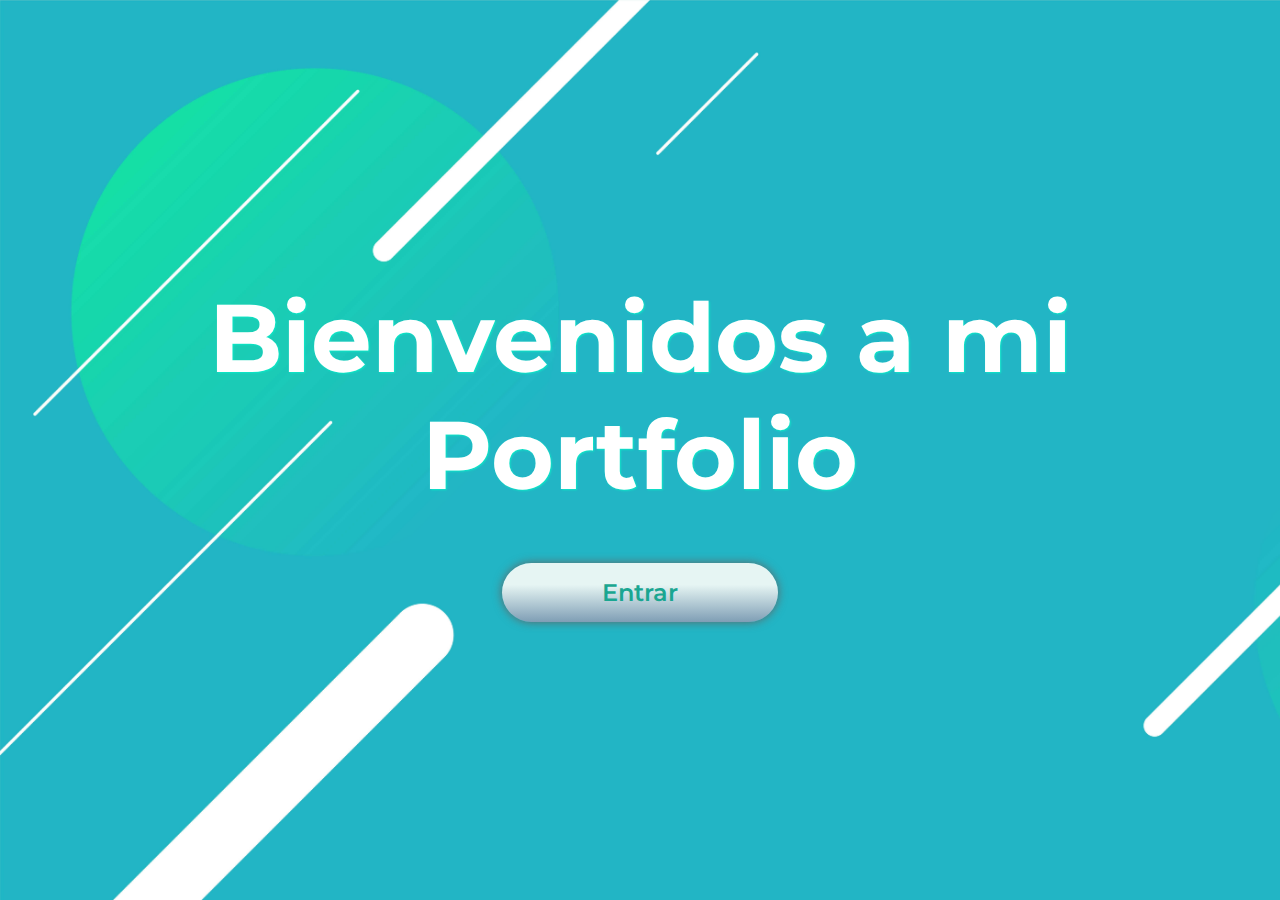
==== commit 3fe20f0f: "saque el  mp4 y lo cambie por una imagen, cambie animacion de cards de proyectos" ====
--- a/index.html
+++ b/index.html
@@ -17,9 +17,6 @@
 </head>
 <body>
     <article class="intro">
-        <video class="video" playsinline autoplay muted loop>
-            <source src="./ilustrations1/neon-background.mp4" type="video/mp4"/>
-        </video>
         <section class="intro-menu">
             <h1>Bienvenidos a mi Portfolio</h1>
             <a href="./portfolio.html">Entrar</a> 
--- a/css/intro.css
+++ b/css/intro.css
@@ -6,19 +6,11 @@
     padding: 0;
 }
 
-body header {
-    display: none;
-}
-
-html {
-    overflow: hidden;
-}
-
-.video {
-    width: 100%;
-    height: 100vh;
-    object-fit: cover;
-    position: fixed;
+body {
+    background-image: url(../ilustrations1/background-intro.jpg);
+    background-repeat: no-repeat;
+    background-size: cover;
+    background-position: left;
 }
 
 .intro-menu {
@@ -32,7 +24,7 @@
 }
 
 .intro-menu h1 {
-    font-size: 6rem;
+    font-size: 2rem;
     color: #00BFA6;
     color: white;
     text-shadow: 1px 1px 2px #0aeac8;
@@ -41,14 +33,15 @@
 }
 
 .intro-menu a {
-    padding: 15px 100px;
-    font-size: 2rem;
+    padding: 10px 25px;
+    font-size: 1.5rem;
     border-radius: 50px;
     border: none;
-    background: linear-gradient(180deg, rgba(0,191,166,1) 37%, rgba(35,143,223,1) 100%);
+    background: linear-gradient(180deg, rgb(230, 245, 243) 37%, rgb(127, 158, 181) 100%);
     cursor: pointer;
-    color: #fff;
-    transition: 0.3s;
+    color: #1aa691;
+    font-weight: 600;
+    box-shadow: 0px 0px 10px rgb(100, 100, 100);
 }
 
 .intro-menu a:active {
@@ -57,6 +50,51 @@
     transition: opacity 0 5s;
 }
 
-.intro-menu a:hover {
-    transform: scale(1.1);
+@media (min-width: 768px) and (max-width: 901px) {
+    .intro-menu h1 {
+        font-size: 3.8rem;
+        transition: 2s;
+    }
+
+    .intro-menu a {
+        padding: 15px 60px;
+        font-size: 1.5rem;
+    }
+
+    .intro-menu h1, a {
+        transition: 2s;
+    }
+
+}
+
+@media (min-width: 901px) {
+    .intro-menu h1 {
+        font-size: 5rem;
+    }
+
+    .intro-menu a {
+        padding: 15px 70px;   
+    }
+
+    .intro-menu h1, a {
+        transition: 2s;
+    }
+
+    .intro-menu a:hover {
+        transform: scale(1.1);
+    } 
+}
+
+@media (min-width: 1200px) {
+    .intro-menu h1 {
+        font-size: 6rem;
+    }
+
+    .intro-menu a {
+        padding: 15px 100px;
+    }
+
+    .intro-menu h1, a {
+        transition: 2s;
+    }
 }--- a/css/style.css
+++ b/css/style.css
@@ -177,7 +177,7 @@
 /* ### QUOTE CONTAINER ### */
 
 .quote-container {
-    background-color: var(--green-color);
+    background: linear-gradient(360deg, rgba(0,191,166,1) 37%, rgba(35,143,223,1) 100%);
     width: 100%;
     padding: 60px 10px;
 }
@@ -244,10 +244,11 @@
 .card-link .back {
     background-color: #f6f7fb;
     position: relative;
-    top: -170px;
+    top: 115px;
     font-weight: 700;
     text-align: center;
-    display: none;
+    opacity: 0%;
+    background-color: transparent;
 }
 
 .card-link:active, .card-link:active .project-content .card-description {
@@ -269,6 +270,7 @@
     width: 100%;
     background-color: #00bf8f45;
     border-radius: 10px;
+    margin-top: 20px;
 }
 
 .card-description {
@@ -443,7 +445,6 @@
 .social-menu {
     display: flex;
     margin: 50px;
-
     width: 100%;
     align-items: center;
     justify-content: center;
@@ -572,12 +573,7 @@
         align-items: center;
         justify-content: center;
     }
-
-    .social-menu {
-        display: flex;
-        margin: 20px;
-    }
-
+    
     .menu-ul {
         display: flex;
     }
@@ -665,33 +661,48 @@
         justify-content: space-between;
     }
 
-    .card-link .back {
-        display: block;
+    .card-link {
+        margin: 10px 0;
+        width: 32%;
+        height: 317px;
+        display:inline-block;
+        position:relative;
+    }
+
+    .project-content {
+        position:absolute;
+        top:0;
+        left:0;
+        z-index:-1;
+        padding:15px;
+        margin:0;
+        display: flex;
+        justify-content: center;
+        align-items: center;
+        height: 100%
     }
     
     .card-link:hover {
         border-color: var(--green-color);
         color: var(--green-color);
-        transform-style: preserve-3d;
-        transform: rotateY(180deg);
         box-shadow: inset 0px 0px 10px #00BFA6;
-        background-color: #f6f7fb;
     }
     
-    .card-link:hover .project-content, .back {
-        backface-visibility: hidden;
-    }
-    
-    .card-link .back  {
-        transform: rotateY(180deg);
-    }
-
-
-    .card-link {
-        margin: 10px 0;
-        width: 32%;
-        height: 317px;
-        transition: transform 0.9s;
+    .card-link:hover img, .card-link:hover figcaption {
+        opacity: 0.07;
+        -webkit-transition: opacity .7s;
+        -moz-transition: opacity .7s;
+        -o-transition: opacity .7s;
+        -ms-transition: opacity .7s;
+        transition: opacity .7s;
+    }
+
+    .card-link:hover .back {
+        opacity: 100%;
+        transform: scale(103%);
+        color: var(--green-color);
+        transition-delay: .9s;
+        transition: .9s;
     }
 
     .contact-section {
@@ -746,11 +757,6 @@
     .footer-menu {
         text-transform: uppercase;
         color: #fff;
-    }
-
-    .social-menu {
-        display: flex;
-        margin: 20px;
     }
 
     .copyright {
